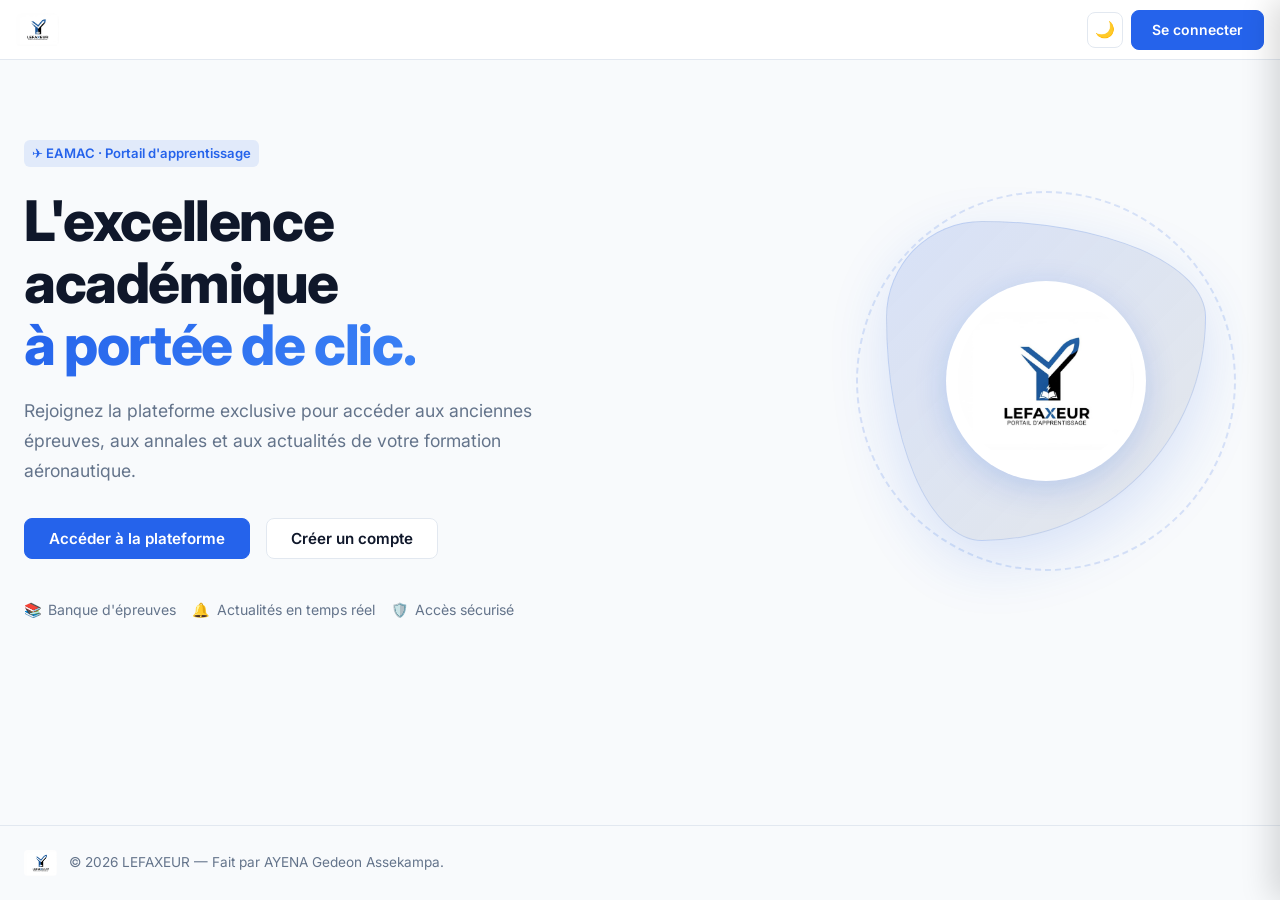
==== index.html @ 0977b502 "Affichage mobile" ====
<!DOCTYPE html>
<html lang="fr">

<head>
    <meta charset="UTF-8">
    <meta name="viewport" content="width=device-width, initial-scale=1.0">
    <title>LEFAXEUR — Portail d'apprentissage</title>
    <meta name="description"
        content="LEFAXEUR — La plateforme des ressources étudiantes EAMAC. Accédez aux épreuves, annales et actualités de votre formation.">
    <link rel="stylesheet" href="css/style.css?v=4">
    <link rel="stylesheet" href="css/layout.css?v=4">
</head>

<body class="animate-fade-in">
    <div class="app-container">

        <!-- ═══ NAVBAR ══════════════════════════════════════════════════ -->
        <nav class="navbar">
            <a href="index.html" class="navbar-brand">
                <img src="assets/img/logo.jpg" alt="LEFAXEUR" class="navbar-logo">
            </a>

            <ul class="navbar-nav" id="auth-nav-links" style="display: none;">
                <li><a href="index.html" class="nav-link active">Accueil</a></li>
                <li><a href="pages/documents.html" class="nav-link">Documents</a></li>
                <li><a href="pages/notes.html" class="nav-link">Notes</a></li>
                <li><a href="pages/heures.html" class="nav-link">Heures</a></li>
                <li><a href="pages/infos.html" class="nav-link">Informations</a></li>
                <li><a href="pages/admin.html" class="nav-link" id="nav-admin" style="display:none;">Administration</a>
                </li>
            </ul>

            <div class="navbar-actions">
                <button id="theme-toggle" class="btn-icon" title="Changer le thème">🌙</button>
                <span id="user-badge" class="user-badge" style="display:none;"></span>
                <a href="pages/login.html" class="btn btn-primary" id="nav-auth">Se connecter</a>
                <a href="#" class="btn btn-outline" id="nav-logout" style="display:none;">Déconnexion</a>
                <button class="hamburger-btn" id="hamburger-btn" aria-label="Menu" aria-expanded="false">
                    <span></span><span></span><span></span>
                </button>
            </div>
        </nav>

        <!-- ═══ MAIN ═════════════════════════════════════════════════════ -->
        <main class="main-content">

            <!-- VUE GUEST -->
            <section id="welcome-guest" class="hero-section">
                <div class="hero-text">
                    <p class="badge badge-blue" style="margin-bottom:1.5rem; font-size:0.82rem;">✈️ EAMAC · Portail
                        d'apprentissage</p>
                    <h1 class="hero-title">
                        L'excellence académique<br>
                        <span class="text-gradient">à portée de clic.</span>
                    </h1>
                    <p class="hero-subtitle">
                        Rejoignez la plateforme exclusive pour accéder aux anciennes épreuves,
                        aux annales et aux actualités de votre formation aéronautique.
                    </p>
                    <div class="flex gap-1" style="flex-wrap: wrap;">
                        <a href="pages/login.html" class="btn btn-primary" id="hero-btn-login">Accéder à la plateforme</a>
                        <a href="pages/login.html#register" class="btn btn-outline" id="hero-btn-register">Créer un compte</a>
                    </div>

                    <!-- Feature pills -->
                    <div class="flex gap-1" style="margin-top:2.5rem; flex-wrap:wrap;">
                        <span
                            style="display:inline-flex;align-items:center;gap:0.4rem;color:var(--text-muted);font-size:0.88rem;"><span
                                style="color:var(--primary);">📚</span> Banque d'épreuves</span>
                        <span
                            style="display:inline-flex;align-items:center;gap:0.4rem;color:var(--text-muted);font-size:0.88rem;"><span
                                style="color:var(--primary);">🔔</span> Actualités en temps réel</span>
                        <span
                            style="display:inline-flex;align-items:center;gap:0.4rem;color:var(--text-muted);font-size:0.88rem;"><span
                                style="color:var(--primary);">🛡️</span> Accès sécurisé</span>
                    </div>
                </div>

                <div class="hero-image">
                    <div style="position:relative;">
                        <div style="
                        width:320px; height:320px;
                        background: linear-gradient(135deg, rgba(26,86,219,0.15), rgba(17,24,39,0.08));
                        border-radius: 30% 70% 70% 30% / 30% 30% 70% 70%;
                        animation: morph 8s ease-in-out infinite;
                        display:flex; align-items:center; justify-content:center;
                        border: 1px solid rgba(26,86,219,0.15);
                        box-shadow: 0 20px 60px rgba(26,86,219,0.15);
                    ">
                            <img src="assets/img/logo.jpg" alt="LEFAXEUR Logo"
                                style="width:200px; height:200px; object-fit:contain; border-radius:50%; background:#fff; padding:12px; box-shadow:0 8px 32px rgba(26,86,219,0.2);">
                        </div>
                        <!-- Rings -->
                        <div
                            style="position:absolute;top:50%;left:50%;transform:translate(-50%,-50%);width:380px;height:380px;border:2px dashed rgba(26,86,219,0.15);border-radius:50%;animation:spin 20s linear infinite;pointer-events:none;">
                        </div>
                    </div>
                </div>

                <style>
                    @keyframes morph {
                        0% {
                            border-radius: 30% 70% 70% 30% / 30% 30% 70% 70%;
                        }

                        50% {
                            border-radius: 70% 30% 30% 70% / 70% 70% 30% 30%;
                        }

                        100% {
                            border-radius: 30% 70% 70% 30% / 30% 30% 70% 70%;
                        }
                    }

                    @keyframes spin {
                        from {
                            transform: translate(-50%, -50%) rotate(0deg);
                        }

                        to {
                            transform: translate(-50%, -50%) rotate(360deg);
                        }
                    }
                </style>
            </section>

            <!-- VUE UTILISATEUR CONNECTÉ -->
            <section id="dashboard-user" class="hidden">
                <header style="margin-bottom:2.5rem;">
                    <h1 class="hero-title" style="font-size:2.6rem;">
                        Bonjour, <span id="dashboard-name" class="text-gradient">Étudiant</span> 👋
                    </h1>
                    <p class="hero-subtitle" style="font-size:1rem; margin-bottom:1.5rem;">Que souhaitez-vous réviser
                        aujourd'hui ?</p>
                    <div class="flex gap-1">
                        <a href="pages/documents.html" class="btn btn-primary">Explorer les Documents</a>
                        <a href="pages/infos.html" class="btn btn-outline">Dernières Infos</a>
                    </div>
                    <!-- Notification summary -->
                    <div id="dashboard-notif-summary"
                        style="display:none; margin-top:1.25rem; padding:0.75rem 1rem; background:rgba(26,86,219,0.06); border:1.5px solid rgba(26,86,219,0.2); border-radius:12px; font-size:0.9rem; color:var(--primary); display:flex; align-items:center; gap:0.6rem;">
                        🔔 <span id="dashboard-notif-text"></span>
                    </div>
                </header>

                <div class="grid-cards">
                    <div class="card text-center" style="cursor:pointer; position:relative;"
                        onclick="window.location='pages/documents.html'">
                        <span id="home-doc-badge"
                            style="display:none; position:absolute; top:12px; right:12px; background:#ef4444; color:#fff; font-size:0.65rem; font-weight:800; border-radius:9999px; padding:2px 7px;"></span>
                        <div style="font-size:2.8rem; margin-bottom:1rem; display:block;">📚</div>
                        <h3 style="margin-bottom:0.6rem;">Centre de Documents</h3>
                        <p class="text-muted" style="font-size:0.92rem;">Cours, TP, et évaluations des années
                            précédentes
                            pour un entraînement ciblé.</p>
                    </div>
                    <div class="card text-center" style="cursor:pointer; position:relative;"
                        onclick="window.location='pages/infos.html'">
                        <span id="home-info-badge"
                            style="display:none; position:absolute; top:12px; right:12px; background:#ef4444; color:#fff; font-size:0.65rem; font-weight:800; border-radius:9999px; padding:2px 7px;"></span>
                        <div style="font-size:2.8rem; margin-bottom:1rem; display:block;">🔔</div>
                        <h3 style="margin-bottom:0.6rem;">Actualités</h3>
                        <p class="text-muted" style="font-size:0.92rem;">Ne manquez plus aucun événement, changement de
                            salle ou conférence.</p>
                    </div>
                    <div class="card text-center" style="cursor:pointer; position:relative;"
                        onclick="window.location='pages/heures.html'">
                        <div style="font-size:2.8rem; margin-bottom:1rem; display:block;">⏱️</div>
                        <h3 style="margin-bottom:0.6rem;">Suivi des heures</h3>
                        <p class="text-muted" style="font-size:0.92rem;">Consultez la progression horaire de votre année.</p>
                    </div>
                </div>

                <section class="dashboard-feed" aria-label="Contenus récents">
                    <div class="dashboard-feed-header">
                        <div><h2>Documents récents</h2><p>Les derniers supports publiés pour votre cycle.</p></div>
                        <a href="pages/documents.html" class="btn btn-outline">Voir tous les documents</a>
                    </div>
                    <div id="dashboard-recent-docs" class="dashboard-list" aria-live="polite"><p class="text-muted">Chargement des documents…</p></div>
                </section>

                <section class="dashboard-feed" aria-label="Actualités récentes">
                    <div class="dashboard-feed-header">
                        <div><h2>Dernières actualités</h2><p>Les informations utiles à votre formation.</p></div>
                        <a href="pages/infos.html" class="btn btn-outline">Voir toutes les actualités</a>
                    </div>
                    <div id="dashboard-recent-infos" class="dashboard-list" aria-live="polite"><p class="text-muted">Chargement des actualités…</p></div>
                </section>
            </section>

        </main>

        <!-- ═══ FOOTER ════════════════════════════════════════════════════ -->
        <footer class="footer">
            <img src="assets/img/logo.jpg" alt="LEFAXEUR" class="footer-logo">
            <span>© 2026 LEFAXEUR — Fait par AYENA Gedeon Assekampa.</span>
        </footer>

    </div>

    <!-- ═══ MOBILE MENU ═══════════════════════════════════════════════ -->
    <div class="mobile-nav-overlay" id="mobile-nav-overlay"></div>
    <nav class="mobile-menu" id="mobile-menu" aria-label="Menu mobile">
        <div class="mobile-menu-header">
            <img src="assets/img/logo.jpg" alt="LEFAXEUR">
            <button class="mobile-menu-close" id="mobile-menu-close" aria-label="Fermer">&times;</button>
        </div>
        <a href="index.html" class="nav-link active" id="mm-home">🏠 Accueil</a>
        <a href="pages/documents.html" class="nav-link" id="mm-docs" style="display:none;">📚 Documents</a>
        <a href="pages/notes.html" class="nav-link" id="mm-notes" style="display:none;">📊 Notes</a>
        <a href="pages/heures.html" class="nav-link" id="mm-heures" style="display:none;">⏱️ Heures</a>
        <a href="pages/infos.html" class="nav-link" id="mm-infos" style="display:none;">🔔 Informations</a>
        <a href="pages/admin.html" class="nav-link" id="mm-admin" style="display:none;">⚙️ Administration</a>
        <div class="mobile-menu-footer">
            <a href="pages/login.html" class="btn btn-primary" id="mm-auth">Se connecter</a>
            <a href="#" class="btn btn-outline" id="mm-logout" style="display:none;">Déconnexion</a>
        </div>
    </nav>

    <script src="js/api.js"></script>
    <script src="js/main.js"></script>
    <script>
        // Synchronise le menu mobile avec l'état d'authentification
        document.addEventListener('DOMContentLoaded', async () => {
            const stored = JSON.parse(localStorage.getItem('LEFAXEUR_user'));
            const user = stored?.user || null;
            const mmDocs = document.getElementById('mm-docs');
            const mmNotes = document.getElementById('mm-notes');
            const mmHeures = document.getElementById('mm-heures');
            const mmInfos = document.getElementById('mm-infos');
            const mmAdmin = document.getElementById('mm-admin');
            const mmAuth = document.getElementById('mm-auth');
            const mmLogout = document.getElementById('mm-logout');
            if (user) {
                if (mmDocs) mmDocs.style.display = '';
                if (mmNotes) mmNotes.style.display = '';
                if (mmHeures) mmHeures.style.display = '';
                if (mmInfos) mmInfos.style.display = '';
                if (mmAdmin) mmAdmin.style.display = (user.role === 'admin') ? '' : 'none';
                if (mmAuth) mmAuth.style.display = 'none';
                if (mmLogout) { mmLogout.style.display = ''; mmLogout.addEventListener('click', e => { e.preventDefault(); localStorage.removeItem('LEFAXEUR_user'); window.location.reload(); }); }

                // ── Vérification des nouvelles notifications ────────────────────
                try {
                    const [docs, infos] = await Promise.all([
                        api.getDocuments(),
                        api.getInfos(user.cycle)
                    ]);

                    const newDocs = NotifSystem.getNewDocs(docs);
                    const newInfos = NotifSystem.getNewInfos(infos);

                    const escapeHtml = value => String(value || '').replace(/[&<>'"]/g, char => ({
                        '&': '&amp;', '<': '&lt;', '>': '&gt;', "'": '&#39;', '"': '&quot;'
                    }[char]));
                    const recentDocs = document.getElementById('dashboard-recent-docs');
                    const recentInfos = document.getElementById('dashboard-recent-infos');
                    if (recentDocs) {
                        recentDocs.innerHTML = docs?.length
                            ? docs.slice(0, 3).map(doc => `<article class="dashboard-list-item">
                                <div><strong>${escapeHtml(doc.titre)}</strong><span>${escapeHtml(doc.matiere || doc.type || 'Document')} · ${escapeHtml(doc.annee || '')}</span></div>
                                <a href="${escapeHtml(doc.file_url || 'pages/documents.html')}" ${doc.file_url ? 'target="_blank" rel="noopener noreferrer"' : ''}>Ouvrir</a>
                            </article>`).join('')
                            : '<p class="text-muted">Aucun document récent à afficher.</p>';
                    }
                    if (recentInfos) {
                        recentInfos.innerHTML = infos?.length
                            ? infos.slice(0, 3).map(info => `<article class="dashboard-list-item">
                                <div><strong>${escapeHtml(info.titre)}</strong><span>${escapeHtml(info.auteur || 'Administration')}</span></div>
                                <a href="pages/infos.html">Lire</a>
                            </article>`).join('')
                            : '<p class="text-muted">Aucune actualité récente à afficher.</p>';
                    }

                    const docBadge = document.getElementById('home-doc-badge');
                    const infoBadge = document.getElementById('home-info-badge');
                    const notifSummary = document.getElementById('dashboard-notif-summary');
                    const notifText = document.getElementById('dashboard-notif-text');

                    if (newDocs.length > 0 && docBadge) {
                        docBadge.textContent = `${newDocs.length} nouveau${newDocs.length > 1 ? 'x' : ''}`;
                        docBadge.style.display = 'inline-block';
                    }
                    if (newInfos.length > 0 && infoBadge) {
                        infoBadge.textContent = `${newInfos.length} nouvelle${newInfos.length > 1 ? 's' : ''}`;
                        infoBadge.style.display = 'inline-block';
                    }

                    const totalNew = newDocs.length + newInfos.length;
                    if (totalNew > 0 && notifSummary && notifText) {
                        const parts = [];
                        if (newDocs.length > 0) parts.push(`${newDocs.length} nouveau(x) document(s)`);
                        if (newInfos.length > 0) parts.push(`${newInfos.length} nouvelle(s) annonce(s)`);
                        notifText.textContent = parts.join(' et ') + ' depuis votre dernière visite.';
                        notifSummary.style.display = 'flex';

                        // Toast général sur l'accueil
                        NotifSystem.showToast(
                            parts.join(' + ') + ' disponible(s) !',
                            'info',
                            'pages/documents.html'
                        );
                    }
                } catch (e) {
                    const fallback = '<p class="text-muted">Le contenu récent est indisponible pour le moment.</p>';
                    const recentDocs = document.getElementById('dashboard-recent-docs');
                    const recentInfos = document.getElementById('dashboard-recent-infos');
                    if (recentDocs) recentDocs.innerHTML = fallback;
                    if (recentInfos) recentInfos.innerHTML = fallback;
                }
            }
        });
    </script>
</body>

</html>
---- css/style.css ----
@import url('https://fonts.googleapis.com/css2?family=Inter:wght@300;400;500;600;700;800&display=swap');

/* ============================================================
   LEFAXEUR — Design System (Single Source of Truth)
   ============================================================ */

:root {
    --primary:        #2563eb;
    --primary-light:  #eff6ff;
    --primary-dark:   #1d4ed8;
    --secondary:      #3b82f6;

    --background:     #f8fafc;
    --surface:        #ffffff;
    --border:         #e2e8f0;
    --text-main:      #0f172a;
    --text-muted:     #64748b;
    --danger:         #dc2626;
    --success:        #16a34a;
    --warning:        #d97706;

    --glass-bg:       #ffffff;
    --glass-border:   #e2e8f0;
    --glass-shadow:   0 1px 3px rgba(15,23,42,0.08), 0 1px 2px rgba(15,23,42,0.06);

    --radius-sm:  8px;
    --radius-md:  10px;
    --radius-lg:  14px;
    --radius-xl:  20px;

    --transition: 160ms ease;
}

/* --- Dark Mode -------------------------------------------- */
body.dark {
    --background:     #0f172a;
    --surface:        #1e293b;
    --border:         #334155;
    --text-main:      #f1f5f9;
    --text-muted:     #94a3b8;
    --glass-bg:       #1e293b;
    --glass-border:   #334155;
    --glass-shadow:   0 1px 3px rgba(0,0,0,0.3);
    --primary-light:  rgba(37,99,235,0.15);
}

/* --- Reset ------------------------------------------------- */
*, *::before, *::after { margin:0; padding:0; box-sizing:border-box; }

html { scroll-behavior: smooth; }

body {
    font-family: 'Inter', system-ui, -apple-system, sans-serif;
    color: var(--text-main);
    background: var(--background);
    line-height: 1.6;
    min-height: 100vh;
    -webkit-text-size-adjust: 100%;
}

a { text-decoration: none; color: var(--primary); }

h1, h2, h3, h4 {
    font-weight: 700;
    letter-spacing: -0.025em;
    color: var(--text-main);
    line-height: 1.2;
}

img, video { max-width: 100%; height: auto; }

/* --- Animations ------------------------------------------- */
@keyframes fadeInUp {
    from { opacity: 0; transform: translateY(20px); }
    to   { opacity: 1; transform: translateY(0); }
}
@keyframes spin { to { transform: rotate(360deg); } }

.animate-fade-in { animation: fadeInUp 0.45s ease forwards; }

/* --- Buttons ---------------------------------------------- */
.btn {
    display: inline-flex;
    align-items: center;
    justify-content: center;
    gap: 0.4rem;
    padding: 0.6rem 1.25rem;
    font-family: inherit;
    font-size: 0.875rem;
    font-weight: 600;
    border-radius: var(--radius-sm);
    border: 1px solid transparent;
    cursor: pointer;
    transition: var(--transition);
    white-space: nowrap;
    min-height: 40px;
    text-decoration: none;
    line-height: 1;
}

.btn-primary { background: var(--primary); color: #fff; border-color: var(--primary); }
.btn-primary:hover { background: var(--primary-dark); border-color: var(--primary-dark); color: #fff; }
.btn-primary:active { opacity: 0.9; }

.btn-outline { background: var(--surface); border-color: var(--border); color: var(--text-main); }
.btn-outline:hover { color: var(--primary); background: var(--primary-light); border-color: #bfdbfe; }

.btn-danger { background: var(--danger); color: #fff; border-color: var(--danger); }
.btn-danger:hover { background: #b91c1c; border-color: #b91c1c; color: #fff; }

.btn:focus-visible, .form-control:focus-visible, a:focus-visible, button:focus-visible {
    outline: 3px solid rgba(37,99,235,0.35);
    outline-offset: 2px;
}

/* --- Forms ------------------------------------------------- */
.form-group { margin-bottom: 1rem; }

.form-label {
    display: block;
    margin-bottom: 0.4rem;
    font-weight: 600;
    font-size: 0.78rem;
    color: var(--text-main);
    text-transform: uppercase;
    letter-spacing: 0.04em;
}

.form-control {
    width: 100%;
    padding: 0.6rem 0.75rem;
    border-radius: var(--radius-sm);
    border: 1px solid var(--border);
    background: var(--surface);
    color: var(--text-main);
    font-size: 0.9rem;
    font-family: inherit;
    min-height: 42px;
    transition: border-color 0.15s, box-shadow 0.15s;
}
.form-control::placeholder { color: var(--text-muted); }
.form-control:focus {
    outline: none;
    border-color: var(--primary);
    box-shadow: 0 0 0 3px rgba(37,99,235,0.14);
}
.form-control option { background: var(--surface); color: var(--text-main); }

/* --- Cards ------------------------------------------------- */
.card {
    background: var(--surface);
    border: 1px solid var(--border);
    border-radius: var(--radius-lg);
    box-shadow: var(--glass-shadow);
    padding: 1.4rem;
    transition: box-shadow 0.15s, border-color 0.15s;
}
.card:hover { box-shadow: 0 4px 12px rgba(15,23,42,0.08); border-color: #cbd5e1; }

/* --- Doc Card ---------------------------------------------- */
.doc-card {
    display: flex;
    flex-direction: column;
    padding: 1.15rem;
    background: var(--surface);
    border: 1px solid var(--border);
    border-radius: var(--radius-lg);
    box-shadow: var(--glass-shadow);
    transition: box-shadow 0.15s, border-color 0.15s;
}
.doc-card:hover { box-shadow: 0 4px 12px rgba(15,23,42,0.08); border-color: #cbd5e1; }

.doc-icon {
    display: inline-flex;
    align-items: center;
    justify-content: center;
    min-width: 42px;
    height: 30px;
    padding: 0 0.45rem;
    border: 1px solid #bfdbfe;
    border-radius: 6px;
    background: var(--primary-light);
    color: var(--primary-dark);
    font-size: 0.67rem;
    font-weight: 700;
    letter-spacing: 0.04em;
}

/* --- Badges ------------------------------------------------ */
.badge {
    display: inline-flex;
    align-items: center;
    padding: 0.2rem 0.5rem;
    border-radius: 6px;
    font-size: 0.72rem;
    font-weight: 600;
}
.badge-blue  { background: rgba(37,99,235,0.1);  color: var(--primary); }
.badge-green { background: rgba(22,163,74,0.1);  color: var(--success); }
.badge-red   { background: rgba(220,38,38,0.1);  color: var(--danger); }

/* --- Alerts ----------------------------------------------- */
.alert {
    padding: 0.9rem 1rem;
    border-radius: var(--radius-md);
    font-size: 0.9rem;
    font-weight: 500;
    border-left: 4px solid currentColor;
    margin-bottom: 1rem;
}
.alert-danger  { color: var(--danger);  background: rgba(220,38,38,0.07); }
.alert-success { color: var(--success); background: rgba(22,163,74,0.07); }
.alert-info    { color: var(--primary); background: rgba(37,99,235,0.07); }

/* --- Divider ---------------------------------------------- */
.divider { border: none; height: 1px; background: var(--border); margin: 1.25rem 0; }

/* --- Tabs -------------------------------------------------- */
.tabs-container {
    display: flex;
    border-bottom: 1px solid var(--border);
    margin-bottom: 1.5rem;
    overflow-x: auto;
    scrollbar-width: none;
    -webkit-overflow-scrolling: touch;
    gap: 0;
}
.tabs-container::-webkit-scrollbar { display: none; }

.tab-btn {
    flex: 0 0 auto;
    padding: 0.65rem 1rem;
    border: none;
    border-bottom: 2px solid transparent;
    background: transparent;
    font-family: inherit;
    font-size: 0.88rem;
    font-weight: 600;
    color: var(--text-muted);
    cursor: pointer;
    transition: color 0.15s, border-color 0.15s;
    white-space: nowrap;
}
.tab-btn:hover { color: var(--primary); }
.tab-btn.active { color: var(--primary); border-bottom-color: var(--primary); }

/* --- Chips ------------------------------------------------- */
.chips-container {
    display: flex;
    gap: 0.5rem;
    margin-bottom: 1.25rem;
    overflow-x: auto;
    scrollbar-width: none;
    -webkit-overflow-scrolling: touch;
    padding-bottom: 0.25rem;
}
.chips-container::-webkit-scrollbar { display: none; }

.chip {
    flex: 0 0 auto;
    padding: 0.38rem 0.75rem;
    border-radius: var(--radius-sm);
    border: 1px solid var(--border);
    background: var(--surface);
    color: var(--text-muted);
    font-family: inherit;
    font-size: 0.83rem;
    font-weight: 600;
    cursor: pointer;
    transition: border-color 0.15s, color 0.15s, background 0.15s;
    white-space: nowrap;
}
.chip:hover { border-color: var(--primary); color: var(--primary); }
.chip.active { background: var(--primary-light); border-color: var(--primary); color: var(--primary); }

/* --- Filter Bar ------------------------------------------- */
.filter-bar {
    display: flex;
    flex-wrap: wrap;
    gap: 0.75rem;
    padding: 0.9rem;
    background: var(--surface);
    border: 1px solid var(--border);
    border-radius: var(--radius-lg);
    box-shadow: var(--glass-shadow);
    margin-bottom: 1.5rem;
    align-items: flex-end;
}
.filter-bar .form-control { flex: 1; min-width: 0; }

/* --- Dashboard Feed --------------------------------------- */
.dashboard-feed { margin-top: 2rem; }
.dashboard-feed-header {
    display: flex;
    align-items: flex-end;
    justify-content: space-between;
    gap: 0.75rem;
    margin-bottom: 0.85rem;
    flex-wrap: wrap;
}
.dashboard-feed-header h2 { font-size: 1.1rem; }
.dashboard-feed-header p { color: var(--text-muted); font-size: 0.85rem; margin-top: 0.2rem; }

.dashboard-list {
    background: var(--surface);
    border: 1px solid var(--border);
    border-radius: var(--radius-lg);
}
.dashboard-list > p { padding: 1rem; color: var(--text-muted); }
.dashboard-list-item {
    display: flex;
    align-items: center;
    justify-content: space-between;
    gap: 1rem;
    padding: 0.85rem 1rem;
    border-bottom: 1px solid var(--border);
    flex-wrap: wrap;
}
.dashboard-list-item:last-child { border-bottom: 0; }
.dashboard-list-item strong { display: block; font-size: 0.9rem; }
.dashboard-list-item span { display: block; margin-top: 0.15rem; color: var(--text-muted); font-size: 0.8rem; }
.dashboard-list-item a { color: var(--primary); font-size: 0.84rem; font-weight: 600; white-space: nowrap; }

/* --- Page Header ------------------------------------------ */
.page-header { margin-bottom: 1.75rem; }
.page-title { font-size: clamp(1.45rem, 5vw, 2.2rem); font-weight: 700; }
.page-subtitle { font-size: 0.95rem; color: var(--text-muted); margin-top: 0.4rem; }

/* --- Utilities -------------------------------------------- */
.text-center   { text-align: center; }
.text-muted    { color: var(--text-muted); }
.text-gradient {
    background: linear-gradient(135deg, var(--primary), var(--secondary));
    -webkit-background-clip: text;
    -webkit-text-fill-color: transparent;
    background-clip: text;
}
.mt-1 { margin-top: 1rem; }
.mt-2 { margin-top: 2rem; }
.mb-1 { margin-bottom: 1rem; }
.mb-2 { margin-bottom: 2rem; }
.flex { display: flex; }
.flex-col { flex-direction: column; }
.items-center { align-items: center; }
.justify-between { justify-content: space-between; }
.justify-center  { justify-content: center; }
.gap-1 { gap: 1rem; }
.gap-2 { gap: 2rem; }
.hidden { display: none !important; }

/* --- Spinner ---------------------------------------------- */
.spinner {
    width: 36px; height: 36px;
    border: 3px solid rgba(37,99,235,0.15);
    border-top-color: var(--primary);
    border-radius: 50%;
    animation: spin 0.75s linear infinite;
    margin: 0 auto;
}

/* --- Upload Preview --------------------------------------- */
.upload-preview {
    margin-top: 1rem;
    padding: 1rem;
    border: 1px dashed var(--primary);
    border-radius: var(--radius-md);
    background: rgba(37,99,235,0.03);
    text-align: center;
}
.upload-preview img { max-width: 100%; max-height: 200px; border-radius: var(--radius-sm); margin-top: 0.5rem; }

/* ═══ RESPONSIVE ════════════════════════════════════════════ */

@media (max-width: 768px) {
    .card, .doc-card { padding: 1rem; }
    .filter-bar { padding: 0.75rem; gap: 0.6rem; }
    .filter-bar .form-control,
    .filter-bar input,
    .filter-bar select,
    .filter-bar button { width: 100% !important; flex: unset !important; min-width: 0 !important; }
    .dashboard-feed-header { flex-direction: column; align-items: stretch; }
    .dashboard-feed-header .btn { width: 100%; text-align: center; }
}

@media (max-width: 480px) {
    .card, .doc-card { padding: 0.9rem; }
    .btn { font-size: 0.85rem; min-height: 44px; }
    .form-control { min-height: 44px; }
}

/* ─── Hero-specific sizes ─────────────────────────────────── */
#hero-btn-login,
#hero-btn-register {
    font-size: 0.95rem;
    padding: 0.75rem 1.5rem;
}

@media (max-width: 900px) {
    #hero-btn-login,
    #hero-btn-register {
        width: 100%;
        justify-content: center;
        font-size: 1rem;
        padding: 0.9rem 1.5rem;
    }
    .hero-text .flex.gap-1 {
        flex-direction: column;
    }
}

/* ─── Dashboard header buttons ───────────────────────────── */
@media (max-width: 600px) {
    #dashboard-user header .flex.gap-1 {
        flex-direction: column;
    }
    #dashboard-user header .btn {
        width: 100%;
        justify-content: center;
    }
}
---- css/layout.css ----
/* ============================================================
   LEFAXEUR — Layout System
   Mobile-first, single source of truth
   ============================================================ */

/* ─── App Shell ──────────────────────────────────────────── */
.app-container {
    display: flex;
    flex-direction: column;
    min-height: 100vh;
}

/* ─── Navbar ─────────────────────────────────────────────── */
.navbar {
    position: sticky;
    top: 0;
    z-index: 100;
    display: flex;
    justify-content: space-between;
    align-items: center;
    padding: 0 max(1rem, calc((100% - 1280px) / 2 + 1rem));
    height: 60px;
    background: rgba(255,255,255,0.95);
    border-bottom: 1px solid var(--border);
    backdrop-filter: blur(10px);
    -webkit-backdrop-filter: blur(10px);
    gap: 1rem;
}
body.dark .navbar {
    background: rgba(30,41,59,0.95);
}

.navbar-brand {
    display: flex;
    align-items: center;
    gap: 0.5rem;
    text-decoration: none;
    flex-shrink: 0;
}

.navbar-logo {
    height: 34px;
    width: auto;
    border-radius: 6px;
    object-fit: contain;
}

.navbar-nav {
    display: flex;
    align-items: center;
    gap: 1.5rem;
    list-style: none;
    flex: 1;
    justify-content: center;
}

.nav-link {
    color: var(--text-muted);
    font-weight: 500;
    font-size: 0.875rem;
    padding: 0.3rem 0;
    position: relative;
    transition: color 0.15s;
    text-decoration: none;
    white-space: nowrap;
}
.nav-link:hover, .nav-link.active { color: var(--primary); }
.nav-link::after {
    content: '';
    position: absolute;
    bottom: -2px;
    left: 0;
    width: 0;
    height: 2px;
    background: var(--primary);
    transition: width 0.2s ease;
}
.nav-link:hover::after, .nav-link.active::after { width: 100%; }

.navbar-actions {
    display: flex;
    align-items: center;
    gap: 0.5rem;
    flex-shrink: 0;
}

/* ─── User Badge ─────────────────────────────────────────── */
.user-badge {
    background: var(--primary-light);
    color: var(--primary);
    padding: 0.3rem 0.65rem;
    border-radius: var(--radius-sm);
    font-size: 0.8rem;
    font-weight: 700;
    border: 1px solid #bfdbfe;
    white-space: nowrap;
}
.admin-badge {
    background: rgba(220,38,38,0.1);
    color: var(--danger);
    border-color: rgba(220,38,38,0.25);
}

/* ─── Icon Buttons ───────────────────────────────────────── */
.btn-icon {
    width: 36px;
    height: 36px;
    border-radius: var(--radius-sm);
    display: flex;
    align-items: center;
    justify-content: center;
    font-size: 1rem;
    background: var(--surface);
    border: 1px solid var(--border);
    cursor: pointer;
    transition: var(--transition);
    color: var(--text-muted);
    flex-shrink: 0;
}
.btn-icon:hover { border-color: var(--primary); color: var(--primary); }

/* ─── Hamburger ──────────────────────────────────────────── */
.hamburger-btn {
    display: none;
    flex-direction: column;
    justify-content: center;
    align-items: center;
    gap: 5px;
    width: 36px;
    height: 36px;
    border-radius: var(--radius-sm);
    background: var(--surface);
    border: 1px solid var(--border);
    cursor: pointer;
    flex-shrink: 0;
    padding: 0;
}
.hamburger-btn:hover { border-color: var(--primary); }
.hamburger-btn span {
    display: block;
    width: 18px;
    height: 2px;
    background: var(--text-main);
    border-radius: 2px;
    transition: transform 0.25s ease, opacity 0.25s ease, width 0.25s ease;
}
.hamburger-btn.open span:nth-child(1) { transform: translateY(7px) rotate(45deg); }
.hamburger-btn.open span:nth-child(2) { opacity: 0; width: 0; }
.hamburger-btn.open span:nth-child(3) { transform: translateY(-7px) rotate(-45deg); }

/* ─── Main Content ───────────────────────────────────────── */
.main-content {
    flex: 1;
    width: 100%;
    max-width: 1280px;
    margin: 0 auto;
    padding: 2rem 1.5rem 3rem;
}

/* ─── Hero Section ───────────────────────────────────────── */
.hero-section {
    display: flex;
    align-items: center;
    justify-content: space-between;
    gap: 3rem;
    padding: 3rem 0;
}
.hero-text {
    flex: 1;
    max-width: 560px;
}
.hero-title {
    font-size: clamp(2rem, 5vw, 3.5rem);
    font-weight: 800;
    line-height: 1.1;
    margin-bottom: 1.25rem;
}
.hero-subtitle {
    font-size: clamp(0.95rem, 2vw, 1.1rem);
    color: var(--text-muted);
    margin-bottom: 2rem;
    line-height: 1.7;
}
.hero-image {
    flex: 1;
    display: flex;
    justify-content: center;
    align-items: center;
    max-width: 420px;
}

/* ─── Grid Cards ─────────────────────────────────────────── */
.grid-cards {
    display: grid;
    grid-template-columns: repeat(auto-fill, minmax(min(100%, 280px), 1fr));
    gap: 1.25rem;
}
.grid-2 { grid-template-columns: repeat(auto-fit, minmax(min(100%, 300px), 1fr)); }
.grid-3 { grid-template-columns: repeat(auto-fit, minmax(min(100%, 280px), 1fr)); }

/* ─── Footer ─────────────────────────────────────────────── */
.footer {
    display: flex;
    align-items: center;
    gap: 0.75rem;
    padding: 1.5rem max(1.5rem, calc((100% - 1280px) / 2 + 1.5rem));
    border-top: 1px solid var(--border);
    color: var(--text-muted);
    font-size: 0.85rem;
    margin-top: auto;
}
.footer-logo { height: 26px; width: auto; border-radius: 4px; }

/* ─── Mobile Nav Overlay ─────────────────────────────────── */
.mobile-nav-overlay {
    display: none;
    position: fixed;
    inset: 0;
    z-index: 150;
    background: rgba(0,0,0,0.4);
    backdrop-filter: blur(2px);
}
.mobile-nav-overlay.open { display: block; }

/* ─── Mobile Menu Drawer ─────────────────────────────────── */
.mobile-menu {
    position: fixed;
    top: 0;
    right: 0;
    height: 100dvh;
    width: min(300px, 85vw);
    background: var(--surface);
    z-index: 200;
    padding: 1.5rem;
    display: flex;
    flex-direction: column;
    gap: 0.25rem;
    box-shadow: -8px 0 30px rgba(0,0,0,0.15);
    transform: translateX(100%);
    transition: transform 0.3s cubic-bezier(0.16, 1, 0.3, 1);
    overflow-y: auto;
}
.mobile-menu.open { transform: translateX(0); }

.mobile-menu-header {
    display: flex;
    justify-content: space-between;
    align-items: center;
    margin-bottom: 1rem;
    padding-bottom: 1rem;
    border-bottom: 1px solid var(--border);
}
.mobile-menu-header img { height: 32px; border-radius: 5px; }
.mobile-menu-close {
    background: none;
    border: none;
    font-size: 1.5rem;
    cursor: pointer;
    color: var(--text-muted);
    width: 32px;
    height: 32px;
    display: flex;
    align-items: center;
    justify-content: center;
    border-radius: var(--radius-sm);
    transition: background 0.15s;
}
.mobile-menu-close:hover { background: var(--border); }

.mobile-menu .nav-link {
    display: flex;
    align-items: center;
    gap: 0.6rem;
    padding: 0.85rem 0.75rem;
    border-radius: var(--radius-md);
    font-size: 0.95rem;
    font-weight: 600;
    color: var(--text-muted);
    transition: background 0.15s, color 0.15s;
    text-decoration: none;
}
.mobile-menu .nav-link:hover,
.mobile-menu .nav-link.active {
    background: var(--primary-light);
    color: var(--primary);
}
.mobile-menu .nav-link::after { display: none; }

.mobile-menu-footer {
    margin-top: auto;
    padding-top: 1.25rem;
    border-top: 1px solid var(--border);
    display: flex;
    flex-direction: column;
    gap: 0.6rem;
}
.mobile-menu-footer .btn { width: 100%; justify-content: center; }

/* ═══════════════════════════════════════════════════════════
   RESPONSIVE BREAKPOINTS
   ════════════════════════════════════════════════════════ */

/* ── Large tablet: hide desktop nav links ─────────────────── */
@media (max-width: 900px) {
    /* Hero stacks vertically */
    .hero-section {
        flex-direction: column;
        text-align: center;
        gap: 2rem;
        padding: 2rem 0;
    }
    .hero-text { max-width: 100%; }
    .hero-image { display: none; }

    /* Hero buttons centered and full-width */
    .hero-text .flex.gap-1 {
        flex-direction: column;
        align-items: stretch;
    }
    .hero-text .btn { width: 100%; justify-content: center; }
    .hero-text .flex[style*="margin-top"] {
        justify-content: center;
        flex-wrap: wrap;
    }
}

/* ── Mobile: hamburger menu appears ──────────────────────── */
@media (max-width: 768px) {
    .hamburger-btn { display: flex; }
    .navbar-nav { display: none !important; }
    .user-badge { display: none !important; }
    .navbar-actions .btn { display: none !important; }
    .navbar { height: 56px; padding: 0 1rem; }

    .main-content { padding: 1.5rem 1rem 2rem; }
    .grid-cards { gap: 0.85rem; }
}

/* ── Small mobile ─────────────────────────────────────────── */
@media (max-width: 480px) {
    .navbar { height: 52px; padding: 0 0.75rem; }
    .main-content { padding: 1.25rem 0.75rem 2rem; }
    .footer { flex-direction: column; gap: 0.4rem; font-size: 0.8rem; }
    .grid-cards { grid-template-columns: 1fr; gap: 0.75rem; }
    .grid-2, .grid-3 { grid-template-columns: 1fr; }
    .hero-title { font-size: clamp(1.7rem, 8vw, 2rem); }
}

/* ── Very small (320px phones) ────────────────────────────── */
@media (max-width: 360px) {
    .main-content { padding: 1rem 0.6rem 1.5rem; }
    .hero-title { font-size: 1.55rem; }
}
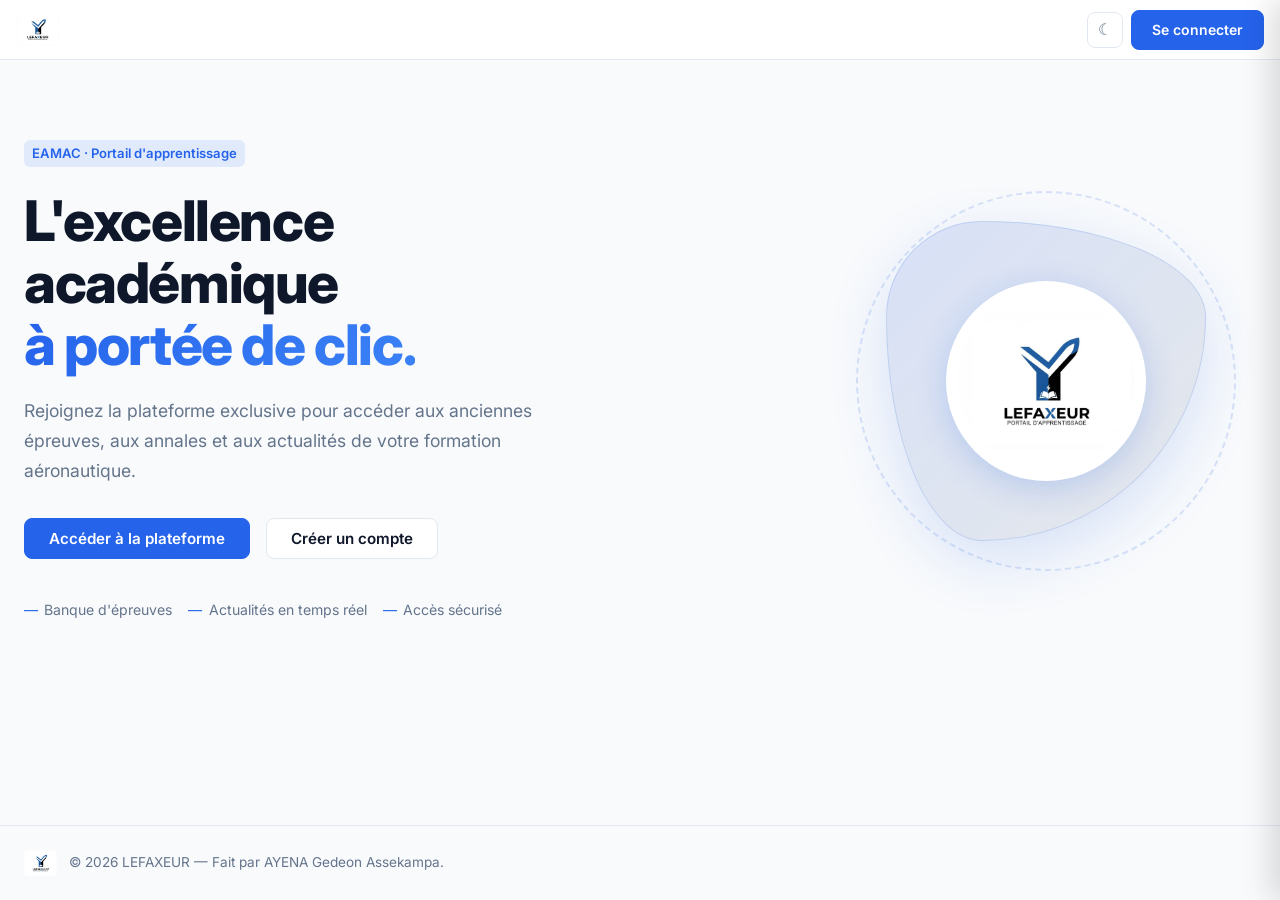
==== commit 1a6616b5: "Correction style" ====
--- a/index.html
+++ b/index.html
@@ -31,7 +31,7 @@
             </ul>
 
             <div class="navbar-actions">
-                <button id="theme-toggle" class="btn-icon" title="Changer le thème">🌙</button>
+                <button id="theme-toggle" class="btn-icon" title="Changer le thème">☾</button>
                 <span id="user-badge" class="user-badge" style="display:none;"></span>
                 <a href="pages/login.html" class="btn btn-primary" id="nav-auth">Se connecter</a>
                 <a href="#" class="btn btn-outline" id="nav-logout" style="display:none;">Déconnexion</a>
@@ -47,7 +47,7 @@
             <!-- VUE GUEST -->
             <section id="welcome-guest" class="hero-section">
                 <div class="hero-text">
-                    <p class="badge badge-blue" style="margin-bottom:1.5rem; font-size:0.82rem;">✈️ EAMAC · Portail
+                    <p class="badge badge-blue" style="margin-bottom:1.5rem; font-size:0.82rem;">EAMAC · Portail
                         d'apprentissage</p>
                     <h1 class="hero-title">
                         L'excellence académique<br>
@@ -66,13 +66,13 @@
                     <div class="flex gap-1" style="margin-top:2.5rem; flex-wrap:wrap;">
                         <span
                             style="display:inline-flex;align-items:center;gap:0.4rem;color:var(--text-muted);font-size:0.88rem;"><span
-                                style="color:var(--primary);">📚</span> Banque d'épreuves</span>
+                                style="color:var(--primary);">—</span> Banque d'épreuves</span>
                         <span
                             style="display:inline-flex;align-items:center;gap:0.4rem;color:var(--text-muted);font-size:0.88rem;"><span
-                                style="color:var(--primary);">🔔</span> Actualités en temps réel</span>
+                                style="color:var(--primary);">—</span> Actualités en temps réel</span>
                         <span
                             style="display:inline-flex;align-items:center;gap:0.4rem;color:var(--text-muted);font-size:0.88rem;"><span
-                                style="color:var(--primary);">🛡️</span> Accès sécurisé</span>
+                                style="color:var(--primary);">—</span> Accès sécurisé</span>
                     </div>
                 </div>
 
@@ -128,7 +128,7 @@
             <section id="dashboard-user" class="hidden">
                 <header style="margin-bottom:2.5rem;">
                     <h1 class="hero-title" style="font-size:2.6rem;">
-                        Bonjour, <span id="dashboard-name" class="text-gradient">Étudiant</span> 👋
+                        Bonjour, <span id="dashboard-name" class="text-gradient">Étudiant</span>
                     </h1>
                     <p class="hero-subtitle" style="font-size:1rem; margin-bottom:1.5rem;">Que souhaitez-vous réviser
                         aujourd'hui ?</p>
@@ -139,16 +139,16 @@
                     <!-- Notification summary -->
                     <div id="dashboard-notif-summary"
                         style="display:none; margin-top:1.25rem; padding:0.75rem 1rem; background:rgba(26,86,219,0.06); border:1.5px solid rgba(26,86,219,0.2); border-radius:12px; font-size:0.9rem; color:var(--primary); display:flex; align-items:center; gap:0.6rem;">
-                        🔔 <span id="dashboard-notif-text"></span>
+                        <span id="dashboard-notif-text"></span>
                     </div>
                 </header>
 
-                <div class="grid-cards">
+                <div class="grid-cards grid-3">
                     <div class="card text-center" style="cursor:pointer; position:relative;"
                         onclick="window.location='pages/documents.html'">
                         <span id="home-doc-badge"
                             style="display:none; position:absolute; top:12px; right:12px; background:#ef4444; color:#fff; font-size:0.65rem; font-weight:800; border-radius:9999px; padding:2px 7px;"></span>
-                        <div style="font-size:2.8rem; margin-bottom:1rem; display:block;">📚</div>
+                        <div style="font-size:2rem; font-weight:300; margin-bottom:1rem; display:block; color:var(--primary); letter-spacing:-1px;">PDF</div>
                         <h3 style="margin-bottom:0.6rem;">Centre de Documents</h3>
                         <p class="text-muted" style="font-size:0.92rem;">Cours, TP, et évaluations des années
                             précédentes
@@ -158,14 +158,14 @@
                         onclick="window.location='pages/infos.html'">
                         <span id="home-info-badge"
                             style="display:none; position:absolute; top:12px; right:12px; background:#ef4444; color:#fff; font-size:0.65rem; font-weight:800; border-radius:9999px; padding:2px 7px;"></span>
-                        <div style="font-size:2.8rem; margin-bottom:1rem; display:block;">🔔</div>
+                        <div style="font-size:2rem; font-weight:300; margin-bottom:1rem; display:block; color:var(--primary);">&#9993;</div>
                         <h3 style="margin-bottom:0.6rem;">Actualités</h3>
                         <p class="text-muted" style="font-size:0.92rem;">Ne manquez plus aucun événement, changement de
                             salle ou conférence.</p>
                     </div>
                     <div class="card text-center" style="cursor:pointer; position:relative;"
                         onclick="window.location='pages/heures.html'">
-                        <div style="font-size:2.8rem; margin-bottom:1rem; display:block;">⏱️</div>
+                        <div style="font-size:2rem; font-weight:300; margin-bottom:1rem; display:block; color:var(--primary);">&#9201;</div>
                         <h3 style="margin-bottom:0.6rem;">Suivi des heures</h3>
                         <p class="text-muted" style="font-size:0.92rem;">Consultez la progression horaire de votre année.</p>
                     </div>
@@ -205,12 +205,12 @@
             <img src="assets/img/logo.jpg" alt="LEFAXEUR">
             <button class="mobile-menu-close" id="mobile-menu-close" aria-label="Fermer">&times;</button>
         </div>
-        <a href="index.html" class="nav-link active" id="mm-home">🏠 Accueil</a>
-        <a href="pages/documents.html" class="nav-link" id="mm-docs" style="display:none;">📚 Documents</a>
-        <a href="pages/notes.html" class="nav-link" id="mm-notes" style="display:none;">📊 Notes</a>
-        <a href="pages/heures.html" class="nav-link" id="mm-heures" style="display:none;">⏱️ Heures</a>
-        <a href="pages/infos.html" class="nav-link" id="mm-infos" style="display:none;">🔔 Informations</a>
-        <a href="pages/admin.html" class="nav-link" id="mm-admin" style="display:none;">⚙️ Administration</a>
+        <a href="index.html" class="nav-link active" id="mm-home">Accueil</a>
+        <a href="pages/documents.html" class="nav-link" id="mm-docs" style="display:none;">Documents</a>
+        <a href="pages/notes.html" class="nav-link" id="mm-notes" style="display:none;">Notes</a>
+        <a href="pages/heures.html" class="nav-link" id="mm-heures" style="display:none;">Heures</a>
+        <a href="pages/infos.html" class="nav-link" id="mm-infos" style="display:none;">Informations</a>
+        <a href="pages/admin.html" class="nav-link" id="mm-admin" style="display:none;">Administration</a>
         <div class="mobile-menu-footer">
             <a href="pages/login.html" class="btn btn-primary" id="mm-auth">Se connecter</a>
             <a href="#" class="btn btn-outline" id="mm-logout" style="display:none;">Déconnexion</a>
@@ -259,7 +259,10 @@
                         recentDocs.innerHTML = docs?.length
                             ? docs.slice(0, 3).map(doc => `<article class="dashboard-list-item">
                                 <div><strong>${escapeHtml(doc.titre)}</strong><span>${escapeHtml(doc.matiere || doc.type || 'Document')} · ${escapeHtml(doc.annee || '')}</span></div>
-                                <a href="${escapeHtml(doc.file_url || 'pages/documents.html')}" ${doc.file_url ? 'target="_blank" rel="noopener noreferrer"' : ''}>Ouvrir</a>
+                                ${doc.file_url
+                                    ? `<button onclick="openAuthenticatedFile('${escapeHtml(doc.file_url)}')" style="background:none;border:none;cursor:pointer;color:var(--primary);font-size:0.85rem;font-weight:600;padding:0;text-decoration:underline;">Ouvrir</button>`
+                                    : `<a href="pages/documents.html">Voir</a>`
+                                }
                             </article>`).join('')
                             : '<p class="text-muted">Aucun document récent à afficher.</p>';
                     }
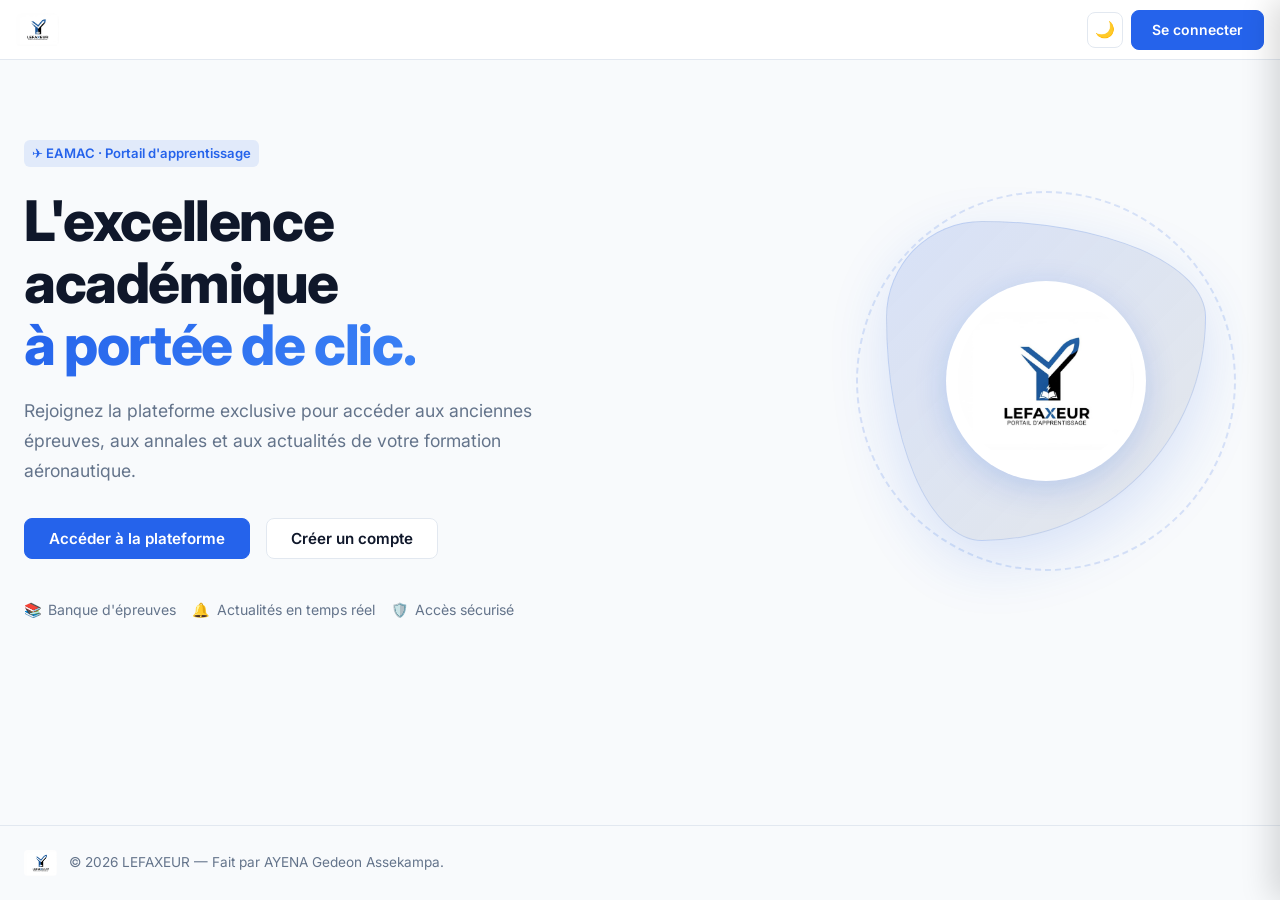
==== commit 4ec79326: "Undo actions" ====
--- a/index.html
+++ b/index.html
@@ -31,7 +31,7 @@
             </ul>
 
             <div class="navbar-actions">
-                <button id="theme-toggle" class="btn-icon" title="Changer le thème">☾</button>
+                <button id="theme-toggle" class="btn-icon" title="Changer le thème">🌙</button>
                 <span id="user-badge" class="user-badge" style="display:none;"></span>
                 <a href="pages/login.html" class="btn btn-primary" id="nav-auth">Se connecter</a>
                 <a href="#" class="btn btn-outline" id="nav-logout" style="display:none;">Déconnexion</a>
@@ -47,7 +47,7 @@
             <!-- VUE GUEST -->
             <section id="welcome-guest" class="hero-section">
                 <div class="hero-text">
-                    <p class="badge badge-blue" style="margin-bottom:1.5rem; font-size:0.82rem;">EAMAC · Portail
+                    <p class="badge badge-blue" style="margin-bottom:1.5rem; font-size:0.82rem;">✈️ EAMAC · Portail
                         d'apprentissage</p>
                     <h1 class="hero-title">
                         L'excellence académique<br>
@@ -66,13 +66,13 @@
                     <div class="flex gap-1" style="margin-top:2.5rem; flex-wrap:wrap;">
                         <span
                             style="display:inline-flex;align-items:center;gap:0.4rem;color:var(--text-muted);font-size:0.88rem;"><span
-                                style="color:var(--primary);">—</span> Banque d'épreuves</span>
+                                style="color:var(--primary);">📚</span> Banque d'épreuves</span>
                         <span
                             style="display:inline-flex;align-items:center;gap:0.4rem;color:var(--text-muted);font-size:0.88rem;"><span
-                                style="color:var(--primary);">—</span> Actualités en temps réel</span>
+                                style="color:var(--primary);">🔔</span> Actualités en temps réel</span>
                         <span
                             style="display:inline-flex;align-items:center;gap:0.4rem;color:var(--text-muted);font-size:0.88rem;"><span
-                                style="color:var(--primary);">—</span> Accès sécurisé</span>
+                                style="color:var(--primary);">🛡️</span> Accès sécurisé</span>
                     </div>
                 </div>
 
@@ -128,7 +128,7 @@
             <section id="dashboard-user" class="hidden">
                 <header style="margin-bottom:2.5rem;">
                     <h1 class="hero-title" style="font-size:2.6rem;">
-                        Bonjour, <span id="dashboard-name" class="text-gradient">Étudiant</span>
+                        Bonjour, <span id="dashboard-name" class="text-gradient">Étudiant</span> 👋
                     </h1>
                     <p class="hero-subtitle" style="font-size:1rem; margin-bottom:1.5rem;">Que souhaitez-vous réviser
                         aujourd'hui ?</p>
@@ -139,7 +139,7 @@
                     <!-- Notification summary -->
                     <div id="dashboard-notif-summary"
                         style="display:none; margin-top:1.25rem; padding:0.75rem 1rem; background:rgba(26,86,219,0.06); border:1.5px solid rgba(26,86,219,0.2); border-radius:12px; font-size:0.9rem; color:var(--primary); display:flex; align-items:center; gap:0.6rem;">
-                        <span id="dashboard-notif-text"></span>
+                        🔔 <span id="dashboard-notif-text"></span>
                     </div>
                 </header>
 
@@ -148,7 +148,7 @@
                         onclick="window.location='pages/documents.html'">
                         <span id="home-doc-badge"
                             style="display:none; position:absolute; top:12px; right:12px; background:#ef4444; color:#fff; font-size:0.65rem; font-weight:800; border-radius:9999px; padding:2px 7px;"></span>
-                        <div style="font-size:2rem; font-weight:300; margin-bottom:1rem; display:block; color:var(--primary); letter-spacing:-1px;">PDF</div>
+                        <div style="font-size:2.8rem; margin-bottom:1rem; display:block;">📚</div>
                         <h3 style="margin-bottom:0.6rem;">Centre de Documents</h3>
                         <p class="text-muted" style="font-size:0.92rem;">Cours, TP, et évaluations des années
                             précédentes
@@ -158,14 +158,14 @@
                         onclick="window.location='pages/infos.html'">
                         <span id="home-info-badge"
                             style="display:none; position:absolute; top:12px; right:12px; background:#ef4444; color:#fff; font-size:0.65rem; font-weight:800; border-radius:9999px; padding:2px 7px;"></span>
-                        <div style="font-size:2rem; font-weight:300; margin-bottom:1rem; display:block; color:var(--primary);">&#9993;</div>
+                        <div style="font-size:2.8rem; margin-bottom:1rem; display:block;">🔔</div>
                         <h3 style="margin-bottom:0.6rem;">Actualités</h3>
                         <p class="text-muted" style="font-size:0.92rem;">Ne manquez plus aucun événement, changement de
                             salle ou conférence.</p>
                     </div>
                     <div class="card text-center" style="cursor:pointer; position:relative;"
                         onclick="window.location='pages/heures.html'">
-                        <div style="font-size:2rem; font-weight:300; margin-bottom:1rem; display:block; color:var(--primary);">&#9201;</div>
+                        <div style="font-size:2.8rem; margin-bottom:1rem; display:block;">⏱️</div>
                         <h3 style="margin-bottom:0.6rem;">Suivi des heures</h3>
                         <p class="text-muted" style="font-size:0.92rem;">Consultez la progression horaire de votre année.</p>
                     </div>
@@ -205,12 +205,12 @@
             <img src="assets/img/logo.jpg" alt="LEFAXEUR">
             <button class="mobile-menu-close" id="mobile-menu-close" aria-label="Fermer">&times;</button>
         </div>
-        <a href="index.html" class="nav-link active" id="mm-home">Accueil</a>
-        <a href="pages/documents.html" class="nav-link" id="mm-docs" style="display:none;">Documents</a>
-        <a href="pages/notes.html" class="nav-link" id="mm-notes" style="display:none;">Notes</a>
-        <a href="pages/heures.html" class="nav-link" id="mm-heures" style="display:none;">Heures</a>
-        <a href="pages/infos.html" class="nav-link" id="mm-infos" style="display:none;">Informations</a>
-        <a href="pages/admin.html" class="nav-link" id="mm-admin" style="display:none;">Administration</a>
+        <a href="index.html" class="nav-link active" id="mm-home">🏠 Accueil</a>
+        <a href="pages/documents.html" class="nav-link" id="mm-docs" style="display:none;">📚 Documents</a>
+        <a href="pages/notes.html" class="nav-link" id="mm-notes" style="display:none;">📊 Notes</a>
+        <a href="pages/heures.html" class="nav-link" id="mm-heures" style="display:none;">⏱️ Heures</a>
+        <a href="pages/infos.html" class="nav-link" id="mm-infos" style="display:none;">🔔 Informations</a>
+        <a href="pages/admin.html" class="nav-link" id="mm-admin" style="display:none;">⚙️ Administration</a>
         <div class="mobile-menu-footer">
             <a href="pages/login.html" class="btn btn-primary" id="mm-auth">Se connecter</a>
             <a href="#" class="btn btn-outline" id="mm-logout" style="display:none;">Déconnexion</a>
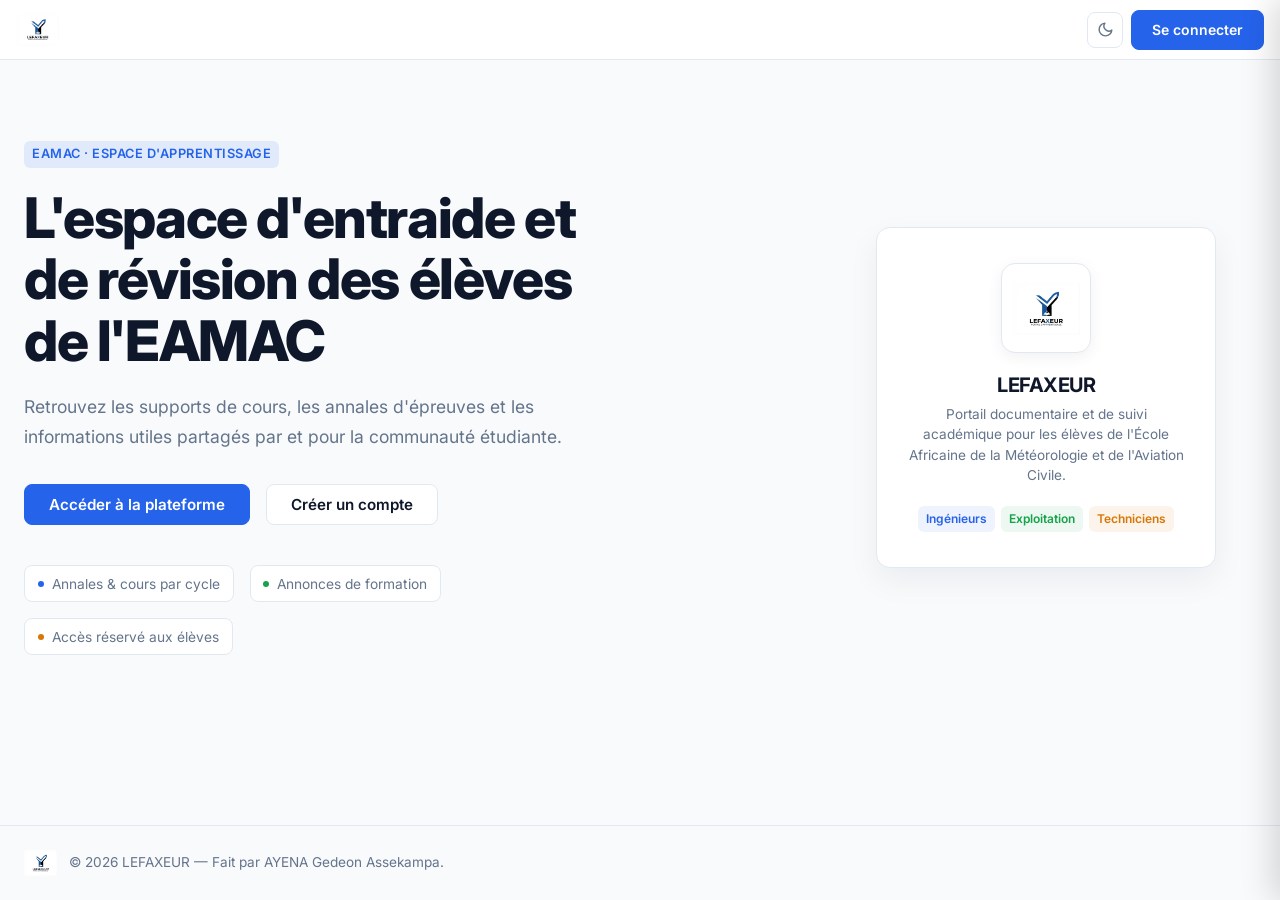
==== commit 9cebfc8a: "reveiw design" ====
--- a/index.html
+++ b/index.html
@@ -31,7 +31,9 @@
             </ul>
 
             <div class="navbar-actions">
-                <button id="theme-toggle" class="btn-icon" title="Changer le thème">🌙</button>
+                <button id="theme-toggle" class="btn-icon" aria-label="Changer le thème" title="Changer le thème">
+                    <svg width="17" height="17" viewBox="0 0 24 24" fill="none" stroke="currentColor" stroke-width="2" stroke-linecap="round" stroke-linejoin="round" aria-hidden="true"><path d="M21 12.79A9 9 0 1 1 11.21 3 7 7 0 0 0 21 12.79z"></path></svg>
+                </button>
                 <span id="user-badge" class="user-badge" style="display:none;"></span>
                 <a href="pages/login.html" class="btn btn-primary" id="nav-auth">Se connecter</a>
                 <a href="#" class="btn btn-outline" id="nav-logout" style="display:none;">Déconnexion</a>
@@ -47,15 +49,12 @@
             <!-- VUE GUEST -->
             <section id="welcome-guest" class="hero-section">
                 <div class="hero-text">
-                    <p class="badge badge-blue" style="margin-bottom:1.5rem; font-size:0.82rem;">✈️ EAMAC · Portail
-                        d'apprentissage</p>
+                    <span class="badge badge-blue" style="margin-bottom:1.25rem; font-size:0.8rem; letter-spacing:0.04em; text-transform:uppercase;">EAMAC · Espace d'apprentissage</span>
                     <h1 class="hero-title">
-                        L'excellence académique<br>
-                        <span class="text-gradient">à portée de clic.</span>
+                        L'espace d'entraide et de révision des élèves de l'EAMAC
                     </h1>
                     <p class="hero-subtitle">
-                        Rejoignez la plateforme exclusive pour accéder aux anciennes épreuves,
-                        aux annales et aux actualités de votre formation aéronautique.
+                        Retrouvez les supports de cours, les annales d'épreuves et les informations utiles partagés par et pour la communauté étudiante.
                     </p>
                     <div class="flex gap-1" style="flex-wrap: wrap;">
                         <a href="pages/login.html" class="btn btn-primary" id="hero-btn-login">Accéder à la plateforme</a>
@@ -64,110 +63,68 @@
 
                     <!-- Feature pills -->
                     <div class="flex gap-1" style="margin-top:2.5rem; flex-wrap:wrap;">
-                        <span
-                            style="display:inline-flex;align-items:center;gap:0.4rem;color:var(--text-muted);font-size:0.88rem;"><span
-                                style="color:var(--primary);">📚</span> Banque d'épreuves</span>
-                        <span
-                            style="display:inline-flex;align-items:center;gap:0.4rem;color:var(--text-muted);font-size:0.88rem;"><span
-                                style="color:var(--primary);">🔔</span> Actualités en temps réel</span>
-                        <span
-                            style="display:inline-flex;align-items:center;gap:0.4rem;color:var(--text-muted);font-size:0.88rem;"><span
-                                style="color:var(--primary);">🛡️</span> Accès sécurisé</span>
+                        <span style="display:inline-flex;align-items:center;gap:0.5rem;color:var(--text-muted);font-size:0.86rem;background:var(--surface);border:1px solid var(--border);padding:0.4rem 0.8rem;border-radius:var(--radius-sm);"><span style="width:6px;height:6px;background:var(--primary);border-radius:50%;"></span>Annales & cours par cycle</span>
+                        <span style="display:inline-flex;align-items:center;gap:0.5rem;color:var(--text-muted);font-size:0.86rem;background:var(--surface);border:1px solid var(--border);padding:0.4rem 0.8rem;border-radius:var(--radius-sm);"><span style="width:6px;height:6px;background:var(--success);border-radius:50%;"></span>Annonces de formation</span>
+                        <span style="display:inline-flex;align-items:center;gap:0.5rem;color:var(--text-muted);font-size:0.86rem;background:var(--surface);border:1px solid var(--border);padding:0.4rem 0.8rem;border-radius:var(--radius-sm);"><span style="width:6px;height:6px;background:var(--warning);border-radius:50%;"></span>Accès réservé aux élèves</span>
                     </div>
                 </div>
 
                 <div class="hero-image">
-                    <div style="position:relative;">
-                        <div style="
-                        width:320px; height:320px;
-                        background: linear-gradient(135deg, rgba(26,86,219,0.15), rgba(17,24,39,0.08));
-                        border-radius: 30% 70% 70% 30% / 30% 30% 70% 70%;
-                        animation: morph 8s ease-in-out infinite;
-                        display:flex; align-items:center; justify-content:center;
-                        border: 1px solid rgba(26,86,219,0.15);
-                        box-shadow: 0 20px 60px rgba(26,86,219,0.15);
-                    ">
-                            <img src="assets/img/logo.jpg" alt="LEFAXEUR Logo"
-                                style="width:200px; height:200px; object-fit:contain; border-radius:50%; background:#fff; padding:12px; box-shadow:0 8px 32px rgba(26,86,219,0.2);">
+                    <div class="card" style="padding:2.2rem 1.8rem; text-align:center; max-width:340px; width:100%; box-shadow:0 12px 32px rgba(15,23,42,0.06); border:1px solid var(--border);">
+                        <div style="width:90px; height:90px; margin:0 auto 1.25rem; border-radius:14px; display:flex; align-items:center; justify-content:center; background:#ffffff; box-shadow:0 4px 16px rgba(0,0,0,0.06); border:1px solid var(--border); padding:10px;">
+                            <img src="assets/img/logo.jpg" alt="LEFAXEUR" style="width:100%; height:100%; object-fit:contain; border-radius:8px;">
                         </div>
-                        <!-- Rings -->
-                        <div
-                            style="position:absolute;top:50%;left:50%;transform:translate(-50%,-50%);width:380px;height:380px;border:2px dashed rgba(26,86,219,0.15);border-radius:50%;animation:spin 20s linear infinite;pointer-events:none;">
+                        <h2 style="font-size:1.25rem; margin-bottom:0.4rem;">LEFAXEUR</h2>
+                        <p class="text-muted" style="font-size:0.85rem; margin-bottom:1.3rem; line-height:1.5;">Portail documentaire et de suivi académique pour les élèves de l'École Africaine de la Météorologie et de l'Aviation Civile.</p>
+                        <div style="display:flex; justify-content:center; gap:0.4rem; flex-wrap:wrap;">
+                            <span class="badge" style="background:rgba(37,99,235,0.08); color:var(--primary); font-size:0.75rem;">Ingénieurs</span>
+                            <span class="badge" style="background:rgba(22,163,74,0.08); color:var(--success); font-size:0.75rem;">Exploitation</span>
+                            <span class="badge" style="background:rgba(217,119,6,0.08); color:var(--warning); font-size:0.75rem;">Techniciens</span>
                         </div>
                     </div>
                 </div>
-
-                <style>
-                    @keyframes morph {
-                        0% {
-                            border-radius: 30% 70% 70% 30% / 30% 30% 70% 70%;
-                        }
-
-                        50% {
-                            border-radius: 70% 30% 30% 70% / 70% 70% 30% 30%;
-                        }
-
-                        100% {
-                            border-radius: 30% 70% 70% 30% / 30% 30% 70% 70%;
-                        }
-                    }
-
-                    @keyframes spin {
-                        from {
-                            transform: translate(-50%, -50%) rotate(0deg);
-                        }
-
-                        to {
-                            transform: translate(-50%, -50%) rotate(360deg);
-                        }
-                    }
-                </style>
             </section>
 
             <!-- VUE UTILISATEUR CONNECTÉ -->
             <section id="dashboard-user" class="hidden">
                 <header style="margin-bottom:2.5rem;">
-                    <h1 class="hero-title" style="font-size:2.6rem;">
-                        Bonjour, <span id="dashboard-name" class="text-gradient">Étudiant</span> 👋
+                    <h1 class="hero-title" style="font-size:2.4rem;">
+                        Bonjour, <span id="dashboard-name">Étudiant</span>
                     </h1>
-                    <p class="hero-subtitle" style="font-size:1rem; margin-bottom:1.5rem;">Que souhaitez-vous réviser
-                        aujourd'hui ?</p>
-                    <div class="flex gap-1">
-                        <a href="pages/documents.html" class="btn btn-primary">Explorer les Documents</a>
-                        <a href="pages/infos.html" class="btn btn-outline">Dernières Infos</a>
+                    <p class="hero-subtitle" style="font-size:1rem; margin-bottom:1.5rem;">Accédez directement aux ressources de votre cycle.</p>
+                    <div class="flex gap-1" style="flex-wrap:wrap;">
+                        <a href="pages/documents.html" class="btn btn-primary">Explorer les documents</a>
+                        <a href="pages/infos.html" class="btn btn-outline">Dernières informations</a>
                     </div>
                     <!-- Notification summary -->
                     <div id="dashboard-notif-summary"
-                        style="display:none; margin-top:1.25rem; padding:0.75rem 1rem; background:rgba(26,86,219,0.06); border:1.5px solid rgba(26,86,219,0.2); border-radius:12px; font-size:0.9rem; color:var(--primary); display:flex; align-items:center; gap:0.6rem;">
-                        🔔 <span id="dashboard-notif-text"></span>
+                        style="display:none; margin-top:1.25rem; padding:0.75rem 1rem; background:rgba(37,99,235,0.06); border:1px solid rgba(37,99,235,0.2); border-radius:var(--radius-md); font-size:0.9rem; color:var(--primary);">
+                        <span id="dashboard-notif-text"></span>
                     </div>
                 </header>
 
                 <div class="grid-cards grid-3">
-                    <div class="card text-center" style="cursor:pointer; position:relative;"
+                    <div class="card" style="cursor:pointer; position:relative;"
                         onclick="window.location='pages/documents.html'">
                         <span id="home-doc-badge"
-                            style="display:none; position:absolute; top:12px; right:12px; background:#ef4444; color:#fff; font-size:0.65rem; font-weight:800; border-radius:9999px; padding:2px 7px;"></span>
-                        <div style="font-size:2.8rem; margin-bottom:1rem; display:block;">📚</div>
-                        <h3 style="margin-bottom:0.6rem;">Centre de Documents</h3>
-                        <p class="text-muted" style="font-size:0.92rem;">Cours, TP, et évaluations des années
-                            précédentes
-                            pour un entraînement ciblé.</p>
-                    </div>
-                    <div class="card text-center" style="cursor:pointer; position:relative;"
+                            style="display:none; position:absolute; top:12px; right:12px; background:#dc2626; color:#fff; font-size:0.65rem; font-weight:700; border-radius:9999px; padding:2px 7px;"></span>
+                        <span class="badge badge-blue" style="margin-bottom:0.75rem; text-transform:uppercase; letter-spacing:0.04em; font-size:0.7rem;">Ressources</span>
+                        <h3 style="margin-bottom:0.4rem; font-size:1.15rem;">Centre de Documents</h3>
+                        <p class="text-muted" style="font-size:0.88rem; line-height:1.5;">Cours, travaux pratiques et épreuves d'évaluation organisés par filière et par matière.</p>
+                    </div>
+                    <div class="card" style="cursor:pointer; position:relative;"
                         onclick="window.location='pages/infos.html'">
                         <span id="home-info-badge"
-                            style="display:none; position:absolute; top:12px; right:12px; background:#ef4444; color:#fff; font-size:0.65rem; font-weight:800; border-radius:9999px; padding:2px 7px;"></span>
-                        <div style="font-size:2.8rem; margin-bottom:1rem; display:block;">🔔</div>
-                        <h3 style="margin-bottom:0.6rem;">Actualités</h3>
-                        <p class="text-muted" style="font-size:0.92rem;">Ne manquez plus aucun événement, changement de
-                            salle ou conférence.</p>
-                    </div>
-                    <div class="card text-center" style="cursor:pointer; position:relative;"
+                            style="display:none; position:absolute; top:12px; right:12px; background:#dc2626; color:#fff; font-size:0.65rem; font-weight:700; border-radius:9999px; padding:2px 7px;"></span>
+                        <span class="badge badge-green" style="margin-bottom:0.75rem; text-transform:uppercase; letter-spacing:0.04em; font-size:0.7rem;">Annonces</span>
+                        <h3 style="margin-bottom:0.4rem; font-size:1.15rem;">Informations & Vie de formation</h3>
+                        <p class="text-muted" style="font-size:0.88rem; line-height:1.5;">Consultez les notes d'information, événements académiques et avis de votre promotion.</p>
+                    </div>
+                    <div class="card" style="cursor:pointer; position:relative;"
                         onclick="window.location='pages/heures.html'">
-                        <div style="font-size:2.8rem; margin-bottom:1rem; display:block;">⏱️</div>
-                        <h3 style="margin-bottom:0.6rem;">Suivi des heures</h3>
-                        <p class="text-muted" style="font-size:0.92rem;">Consultez la progression horaire de votre année.</p>
+                        <span class="badge" style="background:rgba(217,119,6,0.1); color:var(--warning); margin-bottom:0.75rem; text-transform:uppercase; letter-spacing:0.04em; font-size:0.7rem;">Planning</span>
+                        <h3 style="margin-bottom:0.4rem; font-size:1.15rem;">Suivi des Volumes Horaires</h3>
+                        <p class="text-muted" style="font-size:0.88rem; line-height:1.5;">Vérifiez la progression des volumes d'enseignement dispensés par matière au fil des semaines.</p>
                     </div>
                 </div>
 
@@ -205,12 +162,12 @@
             <img src="assets/img/logo.jpg" alt="LEFAXEUR">
             <button class="mobile-menu-close" id="mobile-menu-close" aria-label="Fermer">&times;</button>
         </div>
-        <a href="index.html" class="nav-link active" id="mm-home">🏠 Accueil</a>
-        <a href="pages/documents.html" class="nav-link" id="mm-docs" style="display:none;">📚 Documents</a>
-        <a href="pages/notes.html" class="nav-link" id="mm-notes" style="display:none;">📊 Notes</a>
-        <a href="pages/heures.html" class="nav-link" id="mm-heures" style="display:none;">⏱️ Heures</a>
-        <a href="pages/infos.html" class="nav-link" id="mm-infos" style="display:none;">🔔 Informations</a>
-        <a href="pages/admin.html" class="nav-link" id="mm-admin" style="display:none;">⚙️ Administration</a>
+        <a href="index.html" class="nav-link active" id="mm-home">Accueil</a>
+        <a href="pages/documents.html" class="nav-link" id="mm-docs" style="display:none;">Documents</a>
+        <a href="pages/notes.html" class="nav-link" id="mm-notes" style="display:none;">Notes</a>
+        <a href="pages/heures.html" class="nav-link" id="mm-heures" style="display:none;">Heures</a>
+        <a href="pages/infos.html" class="nav-link" id="mm-infos" style="display:none;">Informations</a>
+        <a href="pages/admin.html" class="nav-link" id="mm-admin" style="display:none;">Administration</a>
         <div class="mobile-menu-footer">
             <a href="pages/login.html" class="btn btn-primary" id="mm-auth">Se connecter</a>
             <a href="#" class="btn btn-outline" id="mm-logout" style="display:none;">Déconnexion</a>
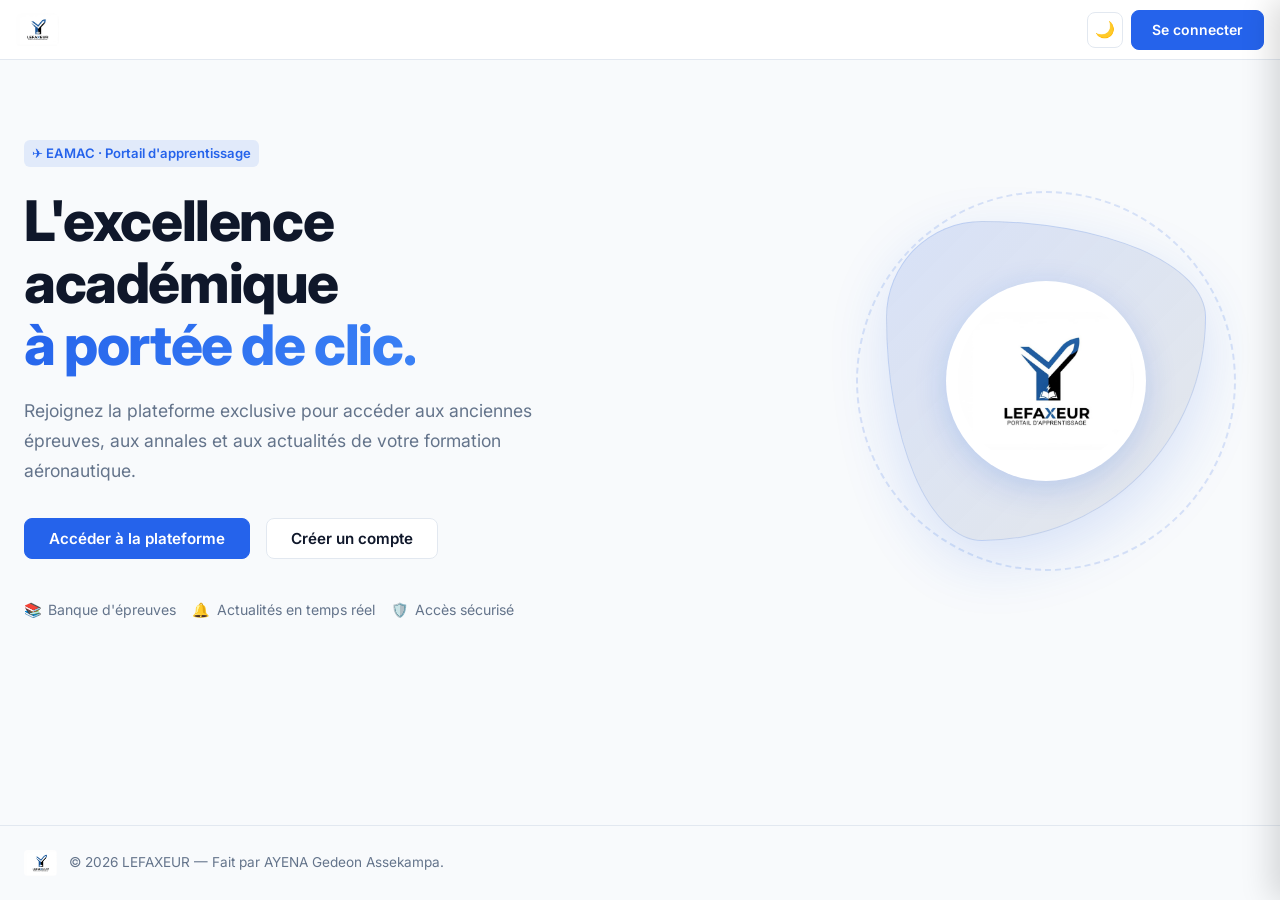
==== commit d4e2aacc: "Sign in fixing" ====
--- a/index.html
+++ b/index.html
@@ -31,9 +31,7 @@
             </ul>
 
             <div class="navbar-actions">
-                <button id="theme-toggle" class="btn-icon" aria-label="Changer le thème" title="Changer le thème">
-                    <svg width="17" height="17" viewBox="0 0 24 24" fill="none" stroke="currentColor" stroke-width="2" stroke-linecap="round" stroke-linejoin="round" aria-hidden="true"><path d="M21 12.79A9 9 0 1 1 11.21 3 7 7 0 0 0 21 12.79z"></path></svg>
-                </button>
+                <button id="theme-toggle" class="btn-icon" title="Changer le thème">🌙</button>
                 <span id="user-badge" class="user-badge" style="display:none;"></span>
                 <a href="pages/login.html" class="btn btn-primary" id="nav-auth">Se connecter</a>
                 <a href="#" class="btn btn-outline" id="nav-logout" style="display:none;">Déconnexion</a>
@@ -49,12 +47,15 @@
             <!-- VUE GUEST -->
             <section id="welcome-guest" class="hero-section">
                 <div class="hero-text">
-                    <span class="badge badge-blue" style="margin-bottom:1.25rem; font-size:0.8rem; letter-spacing:0.04em; text-transform:uppercase;">EAMAC · Espace d'apprentissage</span>
+                    <p class="badge badge-blue" style="margin-bottom:1.5rem; font-size:0.82rem;">✈️ EAMAC · Portail
+                        d'apprentissage</p>
                     <h1 class="hero-title">
-                        L'espace d'entraide et de révision des élèves de l'EAMAC
+                        L'excellence académique<br>
+                        <span class="text-gradient">à portée de clic.</span>
                     </h1>
                     <p class="hero-subtitle">
-                        Retrouvez les supports de cours, les annales d'épreuves et les informations utiles partagés par et pour la communauté étudiante.
+                        Rejoignez la plateforme exclusive pour accéder aux anciennes épreuves,
+                        aux annales et aux actualités de votre formation aéronautique.
                     </p>
                     <div class="flex gap-1" style="flex-wrap: wrap;">
                         <a href="pages/login.html" class="btn btn-primary" id="hero-btn-login">Accéder à la plateforme</a>
@@ -63,68 +64,110 @@
 
                     <!-- Feature pills -->
                     <div class="flex gap-1" style="margin-top:2.5rem; flex-wrap:wrap;">
-                        <span style="display:inline-flex;align-items:center;gap:0.5rem;color:var(--text-muted);font-size:0.86rem;background:var(--surface);border:1px solid var(--border);padding:0.4rem 0.8rem;border-radius:var(--radius-sm);"><span style="width:6px;height:6px;background:var(--primary);border-radius:50%;"></span>Annales & cours par cycle</span>
-                        <span style="display:inline-flex;align-items:center;gap:0.5rem;color:var(--text-muted);font-size:0.86rem;background:var(--surface);border:1px solid var(--border);padding:0.4rem 0.8rem;border-radius:var(--radius-sm);"><span style="width:6px;height:6px;background:var(--success);border-radius:50%;"></span>Annonces de formation</span>
-                        <span style="display:inline-flex;align-items:center;gap:0.5rem;color:var(--text-muted);font-size:0.86rem;background:var(--surface);border:1px solid var(--border);padding:0.4rem 0.8rem;border-radius:var(--radius-sm);"><span style="width:6px;height:6px;background:var(--warning);border-radius:50%;"></span>Accès réservé aux élèves</span>
+                        <span
+                            style="display:inline-flex;align-items:center;gap:0.4rem;color:var(--text-muted);font-size:0.88rem;"><span
+                                style="color:var(--primary);">📚</span> Banque d'épreuves</span>
+                        <span
+                            style="display:inline-flex;align-items:center;gap:0.4rem;color:var(--text-muted);font-size:0.88rem;"><span
+                                style="color:var(--primary);">🔔</span> Actualités en temps réel</span>
+                        <span
+                            style="display:inline-flex;align-items:center;gap:0.4rem;color:var(--text-muted);font-size:0.88rem;"><span
+                                style="color:var(--primary);">🛡️</span> Accès sécurisé</span>
                     </div>
                 </div>
 
                 <div class="hero-image">
-                    <div class="card" style="padding:2.2rem 1.8rem; text-align:center; max-width:340px; width:100%; box-shadow:0 12px 32px rgba(15,23,42,0.06); border:1px solid var(--border);">
-                        <div style="width:90px; height:90px; margin:0 auto 1.25rem; border-radius:14px; display:flex; align-items:center; justify-content:center; background:#ffffff; box-shadow:0 4px 16px rgba(0,0,0,0.06); border:1px solid var(--border); padding:10px;">
-                            <img src="assets/img/logo.jpg" alt="LEFAXEUR" style="width:100%; height:100%; object-fit:contain; border-radius:8px;">
+                    <div style="position:relative;">
+                        <div style="
+                        width:320px; height:320px;
+                        background: linear-gradient(135deg, rgba(26,86,219,0.15), rgba(17,24,39,0.08));
+                        border-radius: 30% 70% 70% 30% / 30% 30% 70% 70%;
+                        animation: morph 8s ease-in-out infinite;
+                        display:flex; align-items:center; justify-content:center;
+                        border: 1px solid rgba(26,86,219,0.15);
+                        box-shadow: 0 20px 60px rgba(26,86,219,0.15);
+                    ">
+                            <img src="assets/img/logo.jpg" alt="LEFAXEUR Logo"
+                                style="width:200px; height:200px; object-fit:contain; border-radius:50%; background:#fff; padding:12px; box-shadow:0 8px 32px rgba(26,86,219,0.2);">
                         </div>
-                        <h2 style="font-size:1.25rem; margin-bottom:0.4rem;">LEFAXEUR</h2>
-                        <p class="text-muted" style="font-size:0.85rem; margin-bottom:1.3rem; line-height:1.5;">Portail documentaire et de suivi académique pour les élèves de l'École Africaine de la Météorologie et de l'Aviation Civile.</p>
-                        <div style="display:flex; justify-content:center; gap:0.4rem; flex-wrap:wrap;">
-                            <span class="badge" style="background:rgba(37,99,235,0.08); color:var(--primary); font-size:0.75rem;">Ingénieurs</span>
-                            <span class="badge" style="background:rgba(22,163,74,0.08); color:var(--success); font-size:0.75rem;">Exploitation</span>
-                            <span class="badge" style="background:rgba(217,119,6,0.08); color:var(--warning); font-size:0.75rem;">Techniciens</span>
+                        <!-- Rings -->
+                        <div
+                            style="position:absolute;top:50%;left:50%;transform:translate(-50%,-50%);width:380px;height:380px;border:2px dashed rgba(26,86,219,0.15);border-radius:50%;animation:spin 20s linear infinite;pointer-events:none;">
                         </div>
                     </div>
                 </div>
+
+                <style>
+                    @keyframes morph {
+                        0% {
+                            border-radius: 30% 70% 70% 30% / 30% 30% 70% 70%;
+                        }
+
+                        50% {
+                            border-radius: 70% 30% 30% 70% / 70% 70% 30% 30%;
+                        }
+
+                        100% {
+                            border-radius: 30% 70% 70% 30% / 30% 30% 70% 70%;
+                        }
+                    }
+
+                    @keyframes spin {
+                        from {
+                            transform: translate(-50%, -50%) rotate(0deg);
+                        }
+
+                        to {
+                            transform: translate(-50%, -50%) rotate(360deg);
+                        }
+                    }
+                </style>
             </section>
 
             <!-- VUE UTILISATEUR CONNECTÉ -->
             <section id="dashboard-user" class="hidden">
                 <header style="margin-bottom:2.5rem;">
-                    <h1 class="hero-title" style="font-size:2.4rem;">
-                        Bonjour, <span id="dashboard-name">Étudiant</span>
+                    <h1 class="hero-title" style="font-size:2.6rem;">
+                        Bonjour, <span id="dashboard-name" class="text-gradient">Étudiant</span> 👋
                     </h1>
-                    <p class="hero-subtitle" style="font-size:1rem; margin-bottom:1.5rem;">Accédez directement aux ressources de votre cycle.</p>
-                    <div class="flex gap-1" style="flex-wrap:wrap;">
-                        <a href="pages/documents.html" class="btn btn-primary">Explorer les documents</a>
-                        <a href="pages/infos.html" class="btn btn-outline">Dernières informations</a>
+                    <p class="hero-subtitle" style="font-size:1rem; margin-bottom:1.5rem;">Que souhaitez-vous réviser
+                        aujourd'hui ?</p>
+                    <div class="flex gap-1">
+                        <a href="pages/documents.html" class="btn btn-primary">Explorer les Documents</a>
+                        <a href="pages/infos.html" class="btn btn-outline">Dernières Infos</a>
                     </div>
                     <!-- Notification summary -->
                     <div id="dashboard-notif-summary"
-                        style="display:none; margin-top:1.25rem; padding:0.75rem 1rem; background:rgba(37,99,235,0.06); border:1px solid rgba(37,99,235,0.2); border-radius:var(--radius-md); font-size:0.9rem; color:var(--primary);">
-                        <span id="dashboard-notif-text"></span>
+                        style="display:none; margin-top:1.25rem; padding:0.75rem 1rem; background:rgba(26,86,219,0.06); border:1.5px solid rgba(26,86,219,0.2); border-radius:12px; font-size:0.9rem; color:var(--primary); display:flex; align-items:center; gap:0.6rem;">
+                        🔔 <span id="dashboard-notif-text"></span>
                     </div>
                 </header>
 
                 <div class="grid-cards grid-3">
-                    <div class="card" style="cursor:pointer; position:relative;"
+                    <div class="card text-center" style="cursor:pointer; position:relative;"
                         onclick="window.location='pages/documents.html'">
                         <span id="home-doc-badge"
-                            style="display:none; position:absolute; top:12px; right:12px; background:#dc2626; color:#fff; font-size:0.65rem; font-weight:700; border-radius:9999px; padding:2px 7px;"></span>
-                        <span class="badge badge-blue" style="margin-bottom:0.75rem; text-transform:uppercase; letter-spacing:0.04em; font-size:0.7rem;">Ressources</span>
-                        <h3 style="margin-bottom:0.4rem; font-size:1.15rem;">Centre de Documents</h3>
-                        <p class="text-muted" style="font-size:0.88rem; line-height:1.5;">Cours, travaux pratiques et épreuves d'évaluation organisés par filière et par matière.</p>
-                    </div>
-                    <div class="card" style="cursor:pointer; position:relative;"
+                            style="display:none; position:absolute; top:12px; right:12px; background:#ef4444; color:#fff; font-size:0.65rem; font-weight:800; border-radius:9999px; padding:2px 7px;"></span>
+                        <div style="font-size:2.8rem; margin-bottom:1rem; display:block;">📚</div>
+                        <h3 style="margin-bottom:0.6rem;">Centre de Documents</h3>
+                        <p class="text-muted" style="font-size:0.92rem;">Cours, TP, et évaluations des années
+                            précédentes
+                            pour un entraînement ciblé.</p>
+                    </div>
+                    <div class="card text-center" style="cursor:pointer; position:relative;"
                         onclick="window.location='pages/infos.html'">
                         <span id="home-info-badge"
-                            style="display:none; position:absolute; top:12px; right:12px; background:#dc2626; color:#fff; font-size:0.65rem; font-weight:700; border-radius:9999px; padding:2px 7px;"></span>
-                        <span class="badge badge-green" style="margin-bottom:0.75rem; text-transform:uppercase; letter-spacing:0.04em; font-size:0.7rem;">Annonces</span>
-                        <h3 style="margin-bottom:0.4rem; font-size:1.15rem;">Informations & Vie de formation</h3>
-                        <p class="text-muted" style="font-size:0.88rem; line-height:1.5;">Consultez les notes d'information, événements académiques et avis de votre promotion.</p>
-                    </div>
-                    <div class="card" style="cursor:pointer; position:relative;"
+                            style="display:none; position:absolute; top:12px; right:12px; background:#ef4444; color:#fff; font-size:0.65rem; font-weight:800; border-radius:9999px; padding:2px 7px;"></span>
+                        <div style="font-size:2.8rem; margin-bottom:1rem; display:block;">🔔</div>
+                        <h3 style="margin-bottom:0.6rem;">Actualités</h3>
+                        <p class="text-muted" style="font-size:0.92rem;">Ne manquez plus aucun événement, changement de
+                            salle ou conférence.</p>
+                    </div>
+                    <div class="card text-center" style="cursor:pointer; position:relative;"
                         onclick="window.location='pages/heures.html'">
-                        <span class="badge" style="background:rgba(217,119,6,0.1); color:var(--warning); margin-bottom:0.75rem; text-transform:uppercase; letter-spacing:0.04em; font-size:0.7rem;">Planning</span>
-                        <h3 style="margin-bottom:0.4rem; font-size:1.15rem;">Suivi des Volumes Horaires</h3>
-                        <p class="text-muted" style="font-size:0.88rem; line-height:1.5;">Vérifiez la progression des volumes d'enseignement dispensés par matière au fil des semaines.</p>
+                        <div style="font-size:2.8rem; margin-bottom:1rem; display:block;">⏱️</div>
+                        <h3 style="margin-bottom:0.6rem;">Suivi des heures</h3>
+                        <p class="text-muted" style="font-size:0.92rem;">Consultez la progression horaire de votre année.</p>
                     </div>
                 </div>
 
@@ -162,20 +205,20 @@
             <img src="assets/img/logo.jpg" alt="LEFAXEUR">
             <button class="mobile-menu-close" id="mobile-menu-close" aria-label="Fermer">&times;</button>
         </div>
-        <a href="index.html" class="nav-link active" id="mm-home">Accueil</a>
-        <a href="pages/documents.html" class="nav-link" id="mm-docs" style="display:none;">Documents</a>
-        <a href="pages/notes.html" class="nav-link" id="mm-notes" style="display:none;">Notes</a>
-        <a href="pages/heures.html" class="nav-link" id="mm-heures" style="display:none;">Heures</a>
-        <a href="pages/infos.html" class="nav-link" id="mm-infos" style="display:none;">Informations</a>
-        <a href="pages/admin.html" class="nav-link" id="mm-admin" style="display:none;">Administration</a>
+        <a href="index.html" class="nav-link active" id="mm-home">🏠 Accueil</a>
+        <a href="pages/documents.html" class="nav-link" id="mm-docs" style="display:none;">📚 Documents</a>
+        <a href="pages/notes.html" class="nav-link" id="mm-notes" style="display:none;">📊 Notes</a>
+        <a href="pages/heures.html" class="nav-link" id="mm-heures" style="display:none;">⏱️ Heures</a>
+        <a href="pages/infos.html" class="nav-link" id="mm-infos" style="display:none;">🔔 Informations</a>
+        <a href="pages/admin.html" class="nav-link" id="mm-admin" style="display:none;">⚙️ Administration</a>
         <div class="mobile-menu-footer">
             <a href="pages/login.html" class="btn btn-primary" id="mm-auth">Se connecter</a>
             <a href="#" class="btn btn-outline" id="mm-logout" style="display:none;">Déconnexion</a>
         </div>
     </nav>
 
-    <script src="js/api.js"></script>
-    <script src="js/main.js"></script>
+    <script src="js/api.js?v=5"></script>
+    <script src="js/main.js?v=5"></script>
     <script>
         // Synchronise le menu mobile avec l'état d'authentification
         document.addEventListener('DOMContentLoaded', async () => {
--- a/css/style.css
+++ b/css/style.css
@@ -145,6 +145,20 @@
     box-shadow: 0 0 0 3px rgba(37,99,235,0.14);
 }
 .form-control option { background: var(--surface); color: var(--text-main); }
+.form-control:disabled,
+.form-control[readonly] {
+    background-color: var(--background);
+    color: var(--text-muted);
+    cursor: not-allowed;
+    opacity: 0.8;
+    border-color: var(--border);
+}
+.form-control:disabled:focus,
+.form-control:disabled:focus-visible {
+    border-color: var(--border);
+    box-shadow: none;
+    outline: none;
+}
 
 /* --- Cards ------------------------------------------------- */
 .card {
